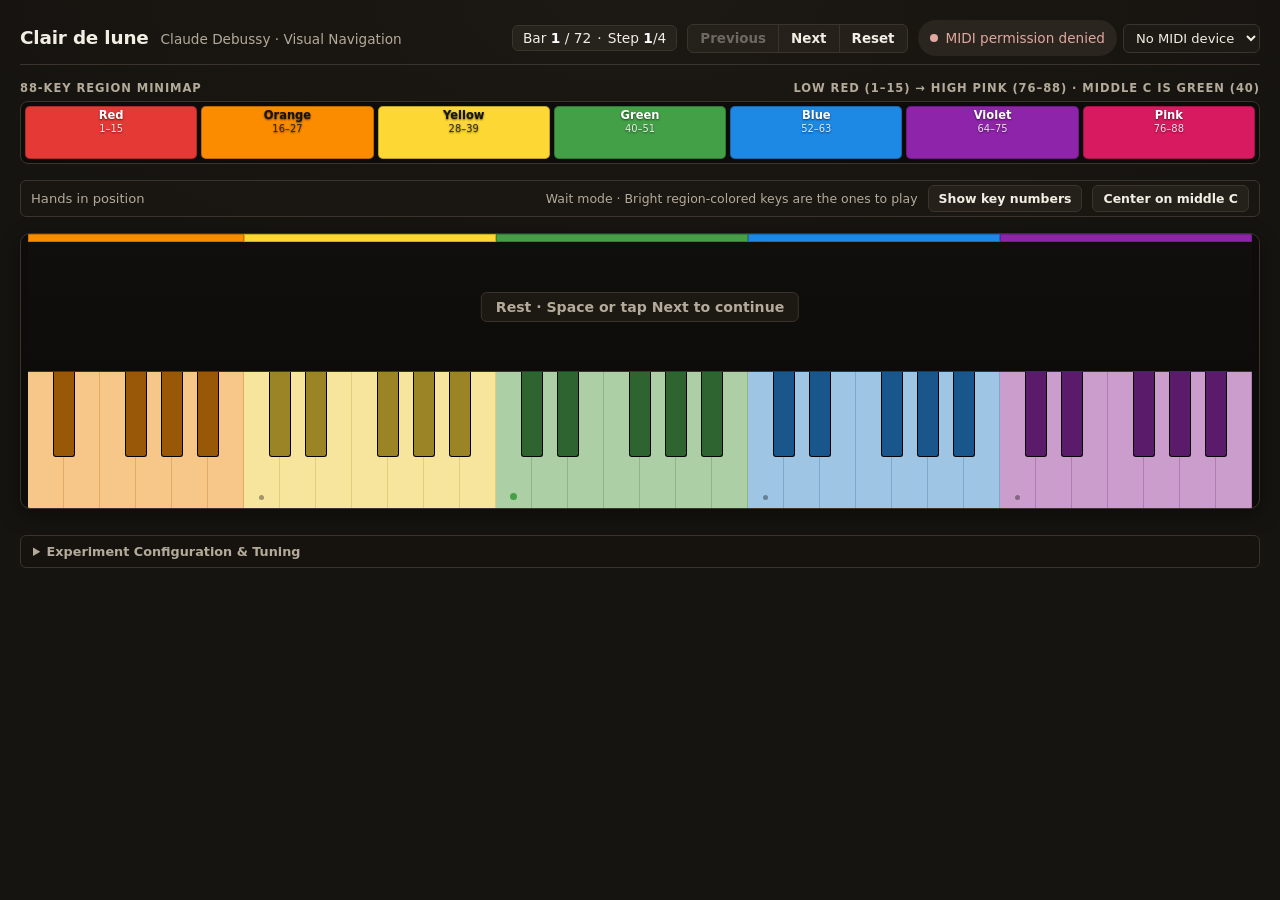
==== index.html @ bb1d832f "initalizae repo" ====
<!DOCTYPE html>
<html lang="en">
<head>
  <meta charset="utf-8">
  <meta name="viewport" content="width=device-width, initial-scale=1, viewport-fit=cover">
  <title>Clair de Lune · Visual Piano Navigation</title>
  <link rel="stylesheet" href="styles.css">
  <link rel="stylesheet" href="clair-de-lune.css">
</head>
<body class="visual-page">
  <div class="visual-wrap">
    <!-- Header with piece info, bar position, and MIDI toolbar -->
    <header class="visual-header">
      <div class="header-left">
        <h1 class="page-title">Clair de lune</h1>
        <span class="page-subtitle">Claude Debussy · Visual Navigation</span>
      </div>

      <div class="header-controls">
        <div class="bar-step-badge" aria-live="polite">
          <span>Bar <strong id="bar-num">1</strong> / 72</span>
          <span>·</span>
          <span>Step <strong id="step-num">1</strong>/<span id="step-total">4</span></span>
        </div>

        <div class="step-btn-group" role="group" aria-label="Step navigation">
          <button type="button" class="step-btn" id="btn-prev" title="Previous event (Left Arrow or P)">Previous</button>
          <button type="button" class="step-btn" id="btn-next" title="Next event (Space, Right Arrow, or N)">Next</button>
          <button type="button" class="step-btn" id="btn-reset" title="Start over at Bar 1">Reset</button>
        </div>

        <div class="midi-select-wrap">
          <span class="midi-chip" id="midi-chip">MIDI…</span>
          <select id="midi-select" class="midi-select" aria-label="MIDI input device">
            <option value="">No MIDI device</option>
          </select>
        </div>
      </div>
    </header>

    <!-- 88-Key Region Minimap (Tertiary landmark orientation) -->
    <section class="minimap-section" aria-label="Full 88-key region minimap">
      <div class="minimap-caption">
        <span>88-Key Region Minimap</span>
        <span id="region-legend">Low Red (1–15) → High Pink (76–88) · Middle C is Green (40)</span>
      </div>
      <div class="minimap-container" id="minimap" role="region" aria-label="Keyboard regions">
        <!-- Generated by clair-de-lune.js -->
      </div>
    </section>

    <!-- Movement Cues (Secondary visual indicator: distance, direction, upcoming jump) -->
    <div class="movement-row" id="movement-row" aria-live="polite">
      <div class="movement-cues" id="movement-cues">
        <!-- Visual indicators per hand injected dynamically -->
      </div>
      <div class="mode-indicator">
        <span>Wait mode · Bright region-colored keys are the ones to play</span>
        <button type="button" class="key-num-toggle" id="btn-key-numbers" aria-pressed="false" title="Show piano key numbers 1–88">
          Show key numbers
        </button>
        <button type="button" class="key-num-toggle" id="btn-center-middle-c" aria-pressed="false" title="Keep the keyboard centered on Middle C (key 40)">
          Center on middle C
        </button>
      </div>
    </div>

    <!-- Primary Local Keyboard Stage (Dominant visual interface) -->
    <main class="local-stage" aria-label="Local keyboard playing area">
      <!-- Local Piano Keyboard (focused ~32 key window, centered on current notes) -->
      <div class="local-piano-scroll" id="piano-scroll">
        <div class="local-stage-inner" id="local-stage-inner">
          <!-- Region landmark color strip along top of local keys -->
          <div class="local-landmark-strip" id="landmark-strip">
            <!-- Color segments matching displayed regions -->
          </div>

          <!-- Note Target Lane (vertically aligned directly over physical keys) -->
          <div class="note-lane" id="note-lane">
            <!-- Current and upcoming note targets injected dynamically -->
          </div>

          <div class="local-piano" id="local-piano" role="img" aria-label="Interactive piano keyboard">
            <!-- White and black keys generated dynamically -->
          </div>
        </div>
      </div>
    </main>

    <!-- Tunable Experiment Parameters (Quiet, expandable panel) -->
    <details class="experiment-panel">
      <summary>Experiment Configuration & Tuning</summary>
      <div class="experiment-grid">
        <div class="experiment-field">
          <label for="cfg-window">Local Window Keys (default 32)</label>
          <input type="number" id="cfg-window" min="16" max="60" value="32">
        </div>
        <div class="experiment-field">
          <label for="cfg-jump">Large Jump Threshold (keys, default 12)</label>
          <input type="number" id="cfg-jump" min="6" max="24" value="12">
        </div>
        <div class="experiment-field">
          <label for="cfg-horizon">Upcoming Horizon Events (default 1)</label>
          <input type="number" id="cfg-horizon" min="1" max="3" value="1">
        </div>
      </div>
    </details>
  </div>

  <script src="region-helpers.js"></script>
  <script src="clair-de-lune.js"></script>
</body>
</html>
---- styles.css ----
:root {
  --bg: #161410;
  --ink: #f3eee4;
  --muted: #b4aa9a;
  --line: #3a342c;
  --l: #d7e4f0;
  --r: #f3e0c4;
  --primary: #f3eee4;
  --primary-ink: #161410;
  --quiet: #2a251e;
  --focus: #f0c36a;
  --ok: #c6e0b8;
  --warn: #e8c48a;
  --err: #e0a8a0;
  --now: #2a261e;
  --midi: #7eb8a8;
  --pad: clamp(12px, 2.5vw, 24px);
}

* { box-sizing: border-box; }

html, body {
  margin: 0;
  height: 100%;
  max-height: 100dvh;
  overflow: hidden;
  background:
    radial-gradient(ellipse 80% 50% at 10% 0%, #1e1a14 0%, transparent 55%),
    radial-gradient(ellipse 60% 40% at 90% 100%, #1a1612 0%, transparent 50%),
    var(--bg);
  color: var(--ink);
  font-family: "SF Pro Display", "Segoe UI", system-ui, sans-serif;
  -webkit-font-smoothing: antialiased;
}

body { height: 100dvh; max-height: 100dvh; }

button { font: inherit; color: inherit; cursor: pointer; border: 0; }

button:focus-visible, summary:focus-visible {
  outline: 3px solid var(--focus);
  outline-offset: 3px;
}

.screen {
  display: none;
  height: 100dvh;
  max-height: 100dvh;
  overflow: hidden;
}
.screen.is-on { display: flex; flex-direction: column; }

.wrap {
  width: min(1100px, 100%);
  margin: 0 auto;
  padding: var(--pad);
  padding-bottom: max(var(--pad), env(safe-area-inset-bottom));
}

.app-header {
  display: flex;
  align-items: center;
  justify-content: space-between;
  gap: 12px;
  margin: 0 0 22px;
}

.app-header-play {
  margin-bottom: 12px;
}

.app-brand {
  color: var(--ink);
  font-size: 0.95rem;
  font-weight: 700;
  text-decoration: none;
}

.app-brand:focus-visible,
.app-nav a:focus-visible,
a.btn:focus-visible {
  outline: 3px solid var(--focus);
  outline-offset: 3px;
}

.app-nav {
  display: flex;
  align-items: center;
  gap: 4px;
  padding: 3px;
  border: 1px solid var(--line);
  border-radius: 8px;
  background: rgba(42, 37, 30, 0.72);
}

.app-nav a {
  min-height: 36px;
  display: inline-flex;
  align-items: center;
  justify-content: center;
  padding: 6px 11px;
  border-radius: 6px;
  color: var(--muted);
  font-size: 0.88rem;
  text-decoration: none;
}

.app-nav a[aria-current="page"] {
  background: var(--primary);
  color: var(--primary-ink);
  font-weight: 650;
}

.catalog-head {
  display: flex;
  align-items: flex-end;
  justify-content: space-between;
  gap: 16px;
  margin: 0 0 18px;
}

.catalog-head > div {
  min-width: 0;
}

.kicker {
  color: var(--muted);
  letter-spacing: 0.06em;
  text-transform: uppercase;
  font-size: 0.75rem;
  margin: 0 0 6px;
}

h1 {
  font-size: clamp(1.8rem, 4.5vw, 2.6rem);
  font-weight: 600;
  line-height: 1.15;
  margin: 0 0 10px;
}

.lede {
  color: var(--muted);
  font-size: 1.05rem;
  line-height: 1.4;
  margin: 0 0 18px;
}

.muted { color: var(--muted); }

.legend {
  margin: 0 0 24px;
  padding: 0;
  list-style: none;
  color: var(--muted);
  font-size: 0.95rem;
}

.legend li { margin: 0 0 6px; }
.legend strong { color: var(--ink); font-weight: 600; }

.section-label {
  font-size: 0.75rem;
  letter-spacing: 0.06em;
  text-transform: uppercase;
  color: var(--muted);
  font-weight: 600;
  margin: 0 0 10px;
}

.piece-list {
  display: flex;
  flex-direction: column;
  gap: 8px;
  margin: 0 0 8px;
}

.piece-card {
  display: flex;
  flex-direction: column;
  align-items: flex-start;
  gap: 4px;
  width: 100%;
  text-align: left;
  padding: 14px 16px;
  border-radius: 10px;
  background: var(--quiet);
  border: 1px solid transparent;
  transition: border-color 0.15s ease, background 0.15s ease;
}

.piece-card:hover { border-color: var(--line); }
.piece-card:focus-visible { border-color: var(--focus); }

.piece-card .ptitle {
  font-size: 1.15rem;
  font-weight: 600;
  color: var(--ink);
}

.piece-card .pmeta {
  font-size: 0.9rem;
  color: var(--muted);
}

.piece-card .presume {
  font-size: 0.8rem;
  color: var(--focus);
  margin-top: 2px;
}

.empty-state {
  display: flex;
  flex-wrap: wrap;
  align-items: center;
  justify-content: space-between;
  gap: 12px;
  padding: 14px 16px;
  border: 1px solid var(--line);
  border-radius: 8px;
  background: var(--quiet);
}

.empty-state p {
  margin: 0;
  color: var(--muted);
}

.midi-bar {
  display: flex;
  flex-wrap: wrap;
  align-items: center;
  gap: 10px;
  margin: 0 0 20px;
}

.midi-bar-compact { margin: 0; }

.midi-chip {
  display: inline-flex;
  align-items: center;
  gap: 8px;
  min-height: 36px;
  padding: 4px 12px;
  border-radius: 999px;
  background: var(--quiet);
  color: var(--muted);
  font-size: 0.85rem;
}

.midi-chip::before {
  content: "";
  width: 8px;
  height: 8px;
  border-radius: 50%;
  background: var(--muted);
  flex-shrink: 0;
}

.midi-chip.is-ok { color: var(--ok); }
.midi-chip.is-ok::before { background: var(--ok); }
.midi-chip.is-warn { color: var(--warn); }
.midi-chip.is-warn::before { background: var(--warn); }
.midi-chip.is-err { color: var(--err); }
.midi-chip.is-err::before { background: var(--err); }

.actions { display: flex; flex-wrap: wrap; gap: 10px; }

.btn {
  min-height: 48px;
  min-width: 44px;
  padding: 10px 16px;
  border-radius: 10px;
  background: var(--quiet);
}

a.btn {
  display: inline-flex;
  align-items: center;
  justify-content: center;
  text-decoration: none;
  color: inherit;
}

.btn-primary {
  background: var(--primary);
  color: var(--primary-ink);
  font-weight: 650;
  min-width: 11rem;
}

a.btn-primary { color: var(--primary-ink); }

.btn:disabled { opacity: 0.38; cursor: not-allowed; }

.play-inner {
  display: flex;
  flex-direction: column;
  flex: 1;
  min-height: 0;
  max-height: 100%;
  height: 100%;
  width: min(1100px, 100%);
  overflow: hidden;
}

.play-inner > .top {
  flex-shrink: 0;
}

.play-body {
  flex: 1 1 auto;
  min-height: 0;
  overflow-y: auto;
  overflow-x: hidden;
  -webkit-overflow-scrolling: touch;
}

.top {
  display: flex;
  justify-content: space-between;
  align-items: flex-start;
  gap: 12px;
  flex-wrap: wrap;
}

.piece-title {
  margin: 0 0 2px;
  font-size: 1.05rem;
  font-weight: 600;
}

.where { margin: 0; font-size: 0.95rem; color: var(--muted); }
.where b { color: var(--ink); font-weight: 600; }

.progress {
  color: var(--muted);
  margin: 4px 0 0;
  font-size: 0.85rem;
}

.tools {
  display: flex;
  flex-wrap: wrap;
  gap: 6px;
  align-items: center;
}

.seg {
  display: flex;
  background: var(--quiet);
  border-radius: 8px;
  padding: 3px;
}

.seg button {
  min-height: 40px;
  padding: 6px 10px;
  border-radius: 6px;
  background: transparent;
  color: var(--muted);
  font-size: 0.9rem;
}

.seg button[aria-pressed="true"] {
  background: var(--bg);
  color: var(--ink);
}

.hint {
  color: var(--muted);
  margin: 10px 0 12px;
  font-size: 0.92rem;
}

/* Number score */
.score {
  display: flex;
  flex-wrap: wrap;
  align-items: stretch;
  gap: 0;
  row-gap: 18px;
  overflow-x: auto;
  padding: 4px 0 8px;
}

.score.is-bar {
  justify-content: flex-start;
  row-gap: 0;
}

.score.is-bar .chord {
  font-size: clamp(1.35rem, 3.8vw, 2.1rem);
  line-height: 1.15;
}

.score.is-bar .staff-label { font-size: 0.75rem; }

.measure {
  display: flex;
  align-items: stretch;
  position: relative;
  border-radius: 6px;
}

.measure.is-now {
  background: var(--now);
  outline: 1px solid var(--line);
}

.measure-body {
  display: grid;
  grid-template-columns: auto repeat(var(--event-count, 1), minmax(1.4em, max-content));
  grid-template-rows: minmax(2.2em, auto) auto minmax(2.2em, auto);
  column-gap: 7px;
  row-gap: 2px;
  padding: 6px 4px 8px;
}

.staff,
.cols {
  display: contents;
}

.staff-r .staff-label,
.staff-r .col {
  grid-row: 1;
}

.staff-l .staff-label,
.staff-l .col {
  grid-row: 3;
}

.staff-r .col { align-self: end; }
.staff-l .col { align-self: start; }

.staff-gap {
  grid-row: 2;
  grid-column: 1 / -1;
  height: 8px;
  border-top: 1px solid var(--line);
  margin: 2px 0;
  opacity: 0.55;
}

.staff-label {
  flex: 0 0 auto;
  width: 1.1rem;
  font-size: 0.65rem;
  letter-spacing: 0.06em;
  text-transform: uppercase;
  font-weight: 650;
  align-self: center;
  opacity: 0.85;
}

.staff-r .staff-label { color: var(--r); }
.staff-l .staff-label { color: var(--l); }

.col {
  display: flex;
  flex-direction: column;
  align-items: center;
  min-width: 1.4em;
  position: relative;
}

.chord {
  display: flex;
  flex-direction: column;
  align-items: center;
  font-variant-numeric: tabular-nums;
  font-size: clamp(0.95rem, 2.2vw, 1.25rem);
  line-height: 1.12;
  font-weight: 560;
  gap: 1px;
}

.staff-r .chord { color: var(--r); }
.staff-l .chord { color: var(--l); }
.staff-one .chord { color: var(--ink); }
.staff-one .staff-label,
.staff-one .col {
  grid-row: 1;
  align-self: center;
}
.score.is-one .measure-body { grid-template-rows: minmax(2.6em, auto); }

.chord .n {
  display: flex;
  align-items: baseline;
  justify-content: center;
  gap: 0.28em;
  white-space: nowrap;
}

.chord .letter {
  font-size: 0.62em;
  font-weight: 500;
  opacity: 0.72;
  letter-spacing: 0;
}

.chord .hold {
  font-size: 0.55em;
  opacity: 0.7;
  letter-spacing: -0.05em;
  line-height: 1;
  margin-top: 1px;
}

.col.empty .chord { opacity: 0; min-height: 1.1em; min-width: 1.2em; }

.col.rest .chord {
  color: var(--muted);
  opacity: 0.7;
  font-size: 0.85em;
  font-weight: 500;
}

.rep {
  position: absolute;
  top: -0.85em;
  font-size: 0.55em;
  color: var(--ink);
  background: var(--quiet);
  border-radius: 999px;
  padding: 1px 5px;
  white-space: nowrap;
}

.barline-wrap {
  display: flex;
  flex-direction: column;
  align-items: center;
  justify-content: stretch;
  padding: 0 3px;
  align-self: stretch;
}

.bar-num {
  font-size: 0.65rem;
  color: var(--muted);
  line-height: 1;
  margin-bottom: 2px;
  font-variant-numeric: tabular-nums;
}

.barline {
  flex: 1;
  width: 1px;
  background: var(--ink);
  opacity: 0.45;
  min-height: 100%;
}

.done {
  margin: 8px 0 0;
  padding: 10px 12px;
  border-radius: 10px;
  background: #24301f;
  color: var(--ok);
  font-size: 0.92rem;
}

.nav {
  display: flex;
  gap: 10px;
  justify-content: space-between;
  align-items: center;
  flex-shrink: 0;
  margin-top: 10px;
  padding: 10px 0 0;
  border-top: 1px solid var(--line);
  background: var(--bg);
}

.nav .btn-primary { min-width: 9.5rem; font-size: 1.05rem; }
.kbd { color: var(--muted); font-size: 0.8rem; }

.col.is-playing {
  border-radius: 6px;
  outline: 2px solid var(--midi);
  background: rgba(126, 184, 168, 0.16);
}
.measure.is-hearing:not(.is-now) {
  outline: 1px solid #5e8f82;
}
#hear { min-width: 9.5rem; }

details.more { color: var(--muted); margin-top: 4px; }
details.more summary {
  cursor: pointer;
  min-height: 40px;
  display: inline-flex;
  align-items: center;
  font-size: 0.9rem;
}

.jump { display: flex; flex-wrap: wrap; gap: 6px; margin-top: 8px; }
.jump button {
  min-height: 40px;
  padding: 6px 10px;
  border-radius: 8px;
  background: var(--quiet);
  color: var(--ink);
  font-size: 0.85rem;
}

.howto { margin-top: 10px; }

/* 88-key map */
.keymap-block { margin-top: 22px; max-width: none; }
.home .keymap-block { width: min(100%, 72rem); max-width: 100%; }

.keymap-block summary {
  cursor: pointer;
  min-height: 40px;
  display: inline-flex;
  align-items: center;
  color: var(--muted);
  font-size: 0.95rem;
}

.keymap-note {
  color: var(--muted);
  font-size: 0.85rem;
  margin: 8px 0 10px;
  line-height: 1.35;
}

.keymap-scroll {
  overflow-x: auto;
  padding-bottom: 8px;
  -webkit-overflow-scrolling: touch;
}

.piano {
  position: relative;
  display: flex;
  height: 118px;
  width: max-content;
  min-width: 100%;
  border: 1px solid var(--line);
  border-radius: 8px;
  background: #0e0c0a;
  user-select: none;
}

.pk {
  position: relative;
  flex: 0 0 auto;
  display: flex;
  flex-direction: column;
  align-items: center;
  justify-content: flex-end;
  box-sizing: border-box;
  font-variant-numeric: tabular-nums;
}

.pk-w {
  width: 22px;
  height: 100%;
  background: #efe8dc;
  color: #2a241c;
  border-right: 1px solid #cfc4b4;
  padding-bottom: 4px;
  z-index: 1;
}

.pk-w:last-child { border-right: 0; }
.pk-w .pk-n { font-size: 0.55rem; font-weight: 650; line-height: 1; }
.pk-w .pk-l { font-size: 0.48rem; opacity: 0.7; margin-top: 2px; line-height: 1; }

.pk-b {
  position: absolute;
  top: 0;
  width: 14px;
  height: 62%;
  background: #1a1713;
  color: #e8e0d4;
  border: 1px solid #000;
  border-top: 0;
  border-radius: 0 0 3px 3px;
  z-index: 2;
  padding-bottom: 3px;
  justify-content: flex-end;
}

.pk-b .pk-n { font-size: 0.48rem; font-weight: 650; line-height: 1; }
.pk-b .pk-l { font-size: 0.42rem; opacity: 0.75; margin-top: 1px; line-height: 1; }

.pk.is-anchor.pk-w { background: #f0c36a; }
.pk.is-anchor.pk-b { outline: 1px solid var(--focus); }

.pk.is-pressed.pk-w {
  background: var(--midi);
  color: #0e1a16;
}

.pk.is-pressed.pk-b {
  background: #3d8f7a;
  color: #f0faf6;
  outline: 1px solid var(--midi);
}

.pk.is-anchor.is-pressed.pk-w { background: #9fd4c4; }

.keymap-anchors {
  display: flex;
  flex-wrap: wrap;
  gap: 8px 14px;
  margin-top: 8px;
  color: var(--muted);
  font-size: 0.8rem;
}

.keymap-anchors strong { color: var(--ink); font-weight: 650; }

@media (max-width: 640px) {
  .chord { font-size: clamp(0.85rem, 3.8vw, 1.05rem); }
  .score.is-bar .chord { font-size: clamp(1.1rem, 5vw, 1.6rem); }
  .measure-body { column-gap: 5px; }
  .nav { flex-wrap: wrap; }
  .nav .btn-primary { width: 100%; }
  .kbd { width: 100%; text-align: center; order: 3; }
}

@media (prefers-reduced-motion: reduce) {
  * { scroll-behavior: auto !important; }
  .piece-card { transition: none; }
}

/* Score catalog */
html.catalog-page,
body.catalog-page {
  height: auto;
  max-height: none;
  overflow: auto;
}

.skip-link {
  position: absolute;
  left: 12px;
  top: -40px;
  z-index: 10;
  padding: 8px 12px;
  border-radius: 8px;
  background: var(--primary);
  color: var(--primary-ink);
}

.skip-link:focus {
  top: 12px;
}

.catalog-screen {
  display: block;
  height: auto;
  max-height: none;
  overflow: visible;
}

.catalog-wrap {
  max-width: 44rem;
  padding-bottom: 4rem;
}

.catalog-empty a {
  color: var(--ink);
}

.catalog-filters {
  position: sticky;
  top: 0;
  z-index: 2;
  display: grid;
  gap: 12px;
  margin: 0 0 18px;
  padding: 10px 0 12px;
  background:
    linear-gradient(var(--bg) 80%, transparent);
}

@media (min-width: 640px) {
  .catalog-filters {
    grid-template-columns: 1fr 1fr;
    align-items: end;
  }

  .catalog-status,
  .catalog-clear {
    grid-column: 1 / -1;
  }
}

.catalog-field {
  display: flex;
  flex-direction: column;
  gap: 6px;
}

.catalog-field label {
  font-size: 0.8rem;
  font-weight: 650;
  letter-spacing: 0.04em;
  text-transform: uppercase;
  color: var(--muted);
}

.catalog-field input,
.catalog-field select {
  font: inherit;
  color: var(--ink);
  background: var(--quiet);
  border: 1px solid var(--line);
  border-radius: 10px;
  min-height: 48px;
  padding: 10px 14px;
}

.catalog-field input:focus-visible,
.catalog-field select:focus-visible {
  outline: 3px solid var(--focus);
  outline-offset: 3px;
}

.catalog-status {
  margin: 2px 0 0;
  font-size: 0.9rem;
}

.catalog-clear {
  justify-self: start;
}

.catalog-results h2 {
  font-size: 1.15rem;
  font-weight: 650;
  margin: 22px 0 10px;
}

.catalog-results .section-label {
  margin-top: 0;
}

.catalog-composer + .catalog-composer {
  margin-top: 28px;
  padding-top: 8px;
  border-top: 1px solid var(--line);
}

.catalog-work {
  margin: 0 0 16px;
  padding: 12px 14px;
  border-radius: 10px;
  background: var(--quiet);
}

.catalog-work h3 {
  margin: 0 0 8px;
  font-size: 1rem;
  font-weight: 650;
}

.catalog-movements {
  list-style: none;
  margin: 0;
  padding: 0;
  display: flex;
  flex-direction: column;
  gap: 8px;
}

.catalog-movements li {
  display: flex;
  align-items: flex-start;
  justify-content: space-between;
  gap: 12px;
}

.catalog-move {
  min-width: 0;
}

.catalog-move-title {
  margin: 0;
  font-size: 0.95rem;
}

.catalog-path {
  margin: 3px 0 0;
  font-size: 0.78rem;
  word-break: break-all;
}

.catalog-movements .btn {
  flex-shrink: 0;
  min-height: 44px;
  min-width: 0;
  padding: 8px 12px;
  font-size: 0.85rem;
}

.catalog-work > .catalog-path {
  margin: -4px 0 8px;
}

.catalog-empty {
  padding: 18px 16px;
  border-radius: 10px;
  background: var(--quiet);
}

.catalog-empty p {
  margin: 0 0 12px;
}

.catalog-empty .btn-primary {
  min-width: 0;
}

@media (max-width: 640px) {
  .app-header,
  .catalog-head {
    align-items: stretch;
    flex-direction: column;
  }

  .app-nav {
    align-self: flex-start;
  }

  .catalog-head .btn,
  .empty-state .btn {
    width: 100%;
  }

  .catalog-movements li {
    flex-direction: column;
    align-items: stretch;
  }

  .catalog-movements .btn {
    width: 100%;
  }
}
---- clair-de-lune.css ----
/* Clair de Lune Visual Navigation - Experiment V1 Styles */

:root {
  --reg-red: #E53935;
  --reg-orange: #FB8C00;
  --reg-yellow: #FDD835;
  --reg-green: #43A047;
  --reg-blue: #1E88E5;
  --reg-violet: #8E24AA;
  --reg-pink: #D81B60;

  --hand-lh-border: #a8c4f0;
  --hand-lh-bg: rgba(60, 90, 130, 0.45);
  --hand-rh-border: #f0d0a0;
  --hand-rh-bg: rgba(140, 100, 50, 0.45);

  --satisfied-color: #81c784;
  --wrong-color: #e57373;
}

body.visual-page {
  display: flex;
  flex-direction: column;
  min-height: 100dvh;
  max-height: none;
  overflow-y: auto;
  overflow-x: hidden;
  background:
    radial-gradient(ellipse 90% 60% at 50% 0%, #1c1813 0%, transparent 60%),
    var(--bg);
  color: var(--ink);
  font-family: "SF Pro Display", "Segoe UI", -apple-system, system-ui, sans-serif;
  user-select: none;
  -webkit-user-select: none;
}

.visual-wrap {
  width: 100%;
  margin: 0 auto;
  padding: clamp(12px, 2vw, 20px);
  display: flex;
  flex-direction: column;
  gap: 16px;
}

/* Header & Minimal Controls */
.visual-header {
  display: flex;
  align-items: center;
  justify-content: space-between;
  gap: 12px;
  flex-wrap: wrap;
  padding-bottom: 8px;
  border-bottom: 1px solid var(--line);
}

.header-left {
  display: flex;
  align-items: baseline;
  gap: 12px;
  flex-wrap: wrap;
}

.back-link {
  color: var(--muted);
  text-decoration: none;
  font-size: 0.88rem;
  font-weight: 500;
  display: inline-flex;
  align-items: center;
  gap: 4px;
}

.back-link:hover {
  color: var(--ink);
}

.page-title {
  margin: 0;
  font-size: 1.15rem;
  font-weight: 700;
  color: var(--ink);
  letter-spacing: -0.01em;
}

.page-subtitle {
  color: var(--muted);
  font-size: 0.85rem;
}

.header-controls {
  display: flex;
  align-items: center;
  gap: 10px;
  flex-wrap: wrap;
}

.bar-step-badge {
  display: inline-flex;
  align-items: center;
  gap: 6px;
  background: rgba(42, 37, 30, 0.8);
  border: 1px solid var(--line);
  border-radius: 6px;
  padding: 4px 10px;
  font-size: 0.86rem;
  font-variant-numeric: tabular-nums;
  color: var(--ink);
}

.bar-step-badge strong {
  color: #fff;
}

.step-btn-group {
  display: inline-flex;
  align-items: center;
  border: 1px solid var(--line);
  border-radius: 6px;
  overflow: hidden;
  background: rgba(42, 37, 30, 0.7);
}

.step-btn {
  background: transparent;
  color: var(--ink);
  border: 0;
  padding: 6px 12px;
  font-size: 0.84rem;
  font-weight: 600;
  cursor: pointer;
  transition: background 0.15s ease;
}

.step-btn:hover:not(:disabled) {
  background: rgba(255, 255, 255, 0.1);
}

.step-btn:disabled {
  opacity: 0.35;
  cursor: default;
}

.step-btn + .step-btn {
  border-left: 1px solid var(--line);
}

.midi-select-wrap {
  display: inline-flex;
  align-items: center;
  gap: 6px;
}

.midi-select {
  background: rgba(30, 26, 20, 0.9);
  color: var(--ink);
  border: 1px solid var(--line);
  border-radius: 6px;
  padding: 5px 8px;
  font-size: 0.82rem;
  font-family: inherit;
  outline: none;
  cursor: pointer;
  max-width: 170px;
}

.midi-select:focus-visible {
  border-color: var(--focus);
}

/* 88-Key Region Minimap */
.minimap-section {
  display: flex;
  flex-direction: column;
  gap: 6px;
}

.minimap-caption {
  font-size: 0.72rem;
  text-transform: uppercase;
  letter-spacing: 0.08em;
  color: var(--muted);
  font-weight: 650;
  display: flex;
  justify-content: space-between;
}

.minimap-container {
  display: grid;
  grid-template-columns: repeat(7, 1fr);
  gap: 4px;
  background: #0d0c0a;
  padding: 4px;
  border: 1px solid var(--line);
  border-radius: 8px;
}

.minimap-cell {
  position: relative;
  display: flex;
  flex-direction: column;
  align-items: center;
  justify-content: center;
  min-height: 48px;
  border-radius: 5px;
  background: var(--cell-color, #333);
  color: var(--cell-ink, #fff);
  padding: 4px 2px;
  box-shadow: inset 0 0 0 1px rgba(0, 0, 0, 0.25);
  transition: transform 0.15s ease, box-shadow 0.15s ease;
}

.minimap-cell-name {
  font-size: 0.72rem;
  font-weight: 700;
  line-height: 1;
  text-shadow: 0 1px 2px rgba(0, 0, 0, 0.6);
}

.minimap-cell-keys {
  font-size: 0.62rem;
  opacity: 0.85;
  margin-top: 2px;
  line-height: 1;
  font-variant-numeric: tabular-nums;
  text-shadow: 0 1px 2px rgba(0, 0, 0, 0.6);
}

.minimap-badges {
  display: flex;
  align-items: center;
  gap: 3px;
  margin-top: 4px;
  min-height: 18px;
}

/* Hand Badges on Minimap */
.hand-badge {
  display: inline-flex;
  align-items: center;
  justify-content: center;
  font-weight: 800;
  font-size: 0.68rem;
  line-height: 1;
  text-shadow: none;
}

.hand-badge-lh {
  width: 17px;
  height: 17px;
  border-radius: 4px;
  background: #111e30;
  color: #e2edff;
  border: 2px dashed #9bc0f5;
  box-shadow: 0 1px 3px rgba(0, 0, 0, 0.5);
}

.hand-badge-rh {
  width: 17px;
  height: 17px;
  border-radius: 50%;
  background: #302211;
  color: #fff2d9;
  border: 2px solid #f5cf9b;
  box-shadow: 0 1px 3px rgba(0, 0, 0, 0.5);
}

/* Upcoming Destination Region on Minimap */
.minimap-cell.is-target {
  box-shadow: 0 0 0 2px #ffffff, 0 0 14px rgba(255, 255, 255, 0.65);
  transform: translateY(-2px);
  z-index: 2;
}

.minimap-target-cue {
  position: absolute;
  top: -7px;
  right: -4px;
  background: #ffffff;
  color: #111;
  font-size: 0.58rem;
  font-weight: 800;
  padding: 1px 4px;
  border-radius: 8px;
  line-height: 1;
  box-shadow: 0 1px 3px rgba(0,0,0,0.5);
}

/* Movement Cues Bar */
.movement-row {
  display: flex;
  align-items: center;
  gap: 12px;
  min-height: 32px;
  padding: 4px 10px;
  background: rgba(30, 26, 20, 0.4);
  border: 1px solid var(--line);
  border-radius: 6px;
  font-size: 0.82rem;
  color: var(--muted);
  justify-content: space-between;
}

.movement-cues {
  display: flex;
  align-items: center;
  gap: 14px;
  flex-wrap: wrap;
}

.cue-item {
  display: inline-flex;
  align-items: center;
  gap: 6px;
  font-weight: 600;
  color: var(--ink);
}

.cue-arrow {
  font-size: 0.95rem;
  font-weight: 800;
  color: #fff;
}

.cue-jump-tag {
  background: #e53935;
  color: #ffffff;
  font-size: 0.65rem;
  font-weight: 800;
  padding: 1px 6px;
  border-radius: 4px;
  text-transform: uppercase;
  letter-spacing: 0.05em;
  line-height: 1.3;
}

.cue-move-tag {
  background: rgba(255, 255, 255, 0.15);
  color: var(--ink);
  font-size: 0.68rem;
  font-weight: 700;
  padding: 1px 6px;
  border-radius: 4px;
}

.mode-indicator {
  display: inline-flex;
  align-items: center;
  gap: 10px;
  flex-wrap: wrap;
  font-size: 0.78rem;
  color: var(--muted);
}

.key-num-toggle {
  background: rgba(42, 37, 30, 0.7);
  color: var(--ink);
  border: 1px solid var(--line);
  border-radius: 6px;
  padding: 5px 10px;
  font-size: 0.78rem;
  font-weight: 650;
  cursor: pointer;
}

.key-num-toggle:hover {
  background: rgba(255, 255, 255, 0.1);
}

.key-num-toggle:focus-visible {
  outline: 2px solid var(--focus);
  outline-offset: 2px;
}

.key-num-toggle[aria-pressed="true"] {
  background: rgba(240, 195, 106, 0.18);
  border-color: var(--focus);
  color: #fff;
}

/* Primary Playing Area: Local Keyboard Stage */
.local-stage {
  position: relative;
  display: flex;
  flex-direction: column;
  background: #0d0c0a;
  border: 1px solid var(--line);
  border-radius: 10px;
  overflow: hidden;
  box-shadow: 0 6px 20px rgba(0, 0, 0, 0.4);
}

/* Local Piano Keyboard */
.local-piano-scroll {
  position: relative;
  width: 100%;
  overflow-x: auto;
  overflow-y: hidden;
  -webkit-overflow-scrolling: touch;
}

.local-stage-inner {
  display: flex;
  flex-direction: column;
  margin: 0 auto;
  width: max-content;
}

/* Landmark color strip above local keyboard */
.local-landmark-strip {
  position: relative;
  height: 8px;
  width: 100%;
  background: #181512;
}

.landmark-segment {
  height: 100%;
  flex-shrink: 0;
  background: var(--seg-color);
  box-shadow: inset 0 0 0 1px rgba(0, 0, 0, 0.2);
}

/* Note Target Lane */
.note-lane {
  position: relative;
  height: 130px;
  width: 100%;
  background: linear-gradient(180deg, rgba(22, 19, 15, 0.4) 0%, rgba(13, 12, 10, 0.9) 100%);
  border-bottom: 1px solid var(--line);
  overflow: hidden;
}

.note-target {
  position: absolute;
  display: flex;
  flex-direction: column;
  align-items: center;
  justify-content: center;
  transform: translateX(-50%);
  transition: bottom 0.2s cubic-bezier(0.2, 0.8, 0.3, 1), opacity 0.2s ease, transform 0.15s ease;
}

/* Hand styling on note targets */
.note-target.is-lh {
  width: 32px;
  height: 32px;
  border-radius: 8px;
  background: var(--hand-lh-bg);
  border: 2.5px dashed var(--hand-lh-border);
  color: #fff;
  font-size: 0.78rem;
  font-weight: 800;
}

.note-target.is-rh {
  width: 32px;
  height: 32px;
  border-radius: 50%;
  background: var(--hand-rh-bg);
  border: 2.5px solid var(--hand-rh-border);
  color: #fff;
  font-size: 0.78rem;
  font-weight: 800;
}

/* Target states */
.note-target.is-current {
  bottom: 12px;
  opacity: 1;
  box-shadow: 0 0 12px rgba(255, 255, 255, 0.3);
  z-index: 5;
}

.note-target.is-upcoming {
  bottom: 74px;
  opacity: 0.38;
  filter: grayscale(20%);
  transform: translateX(-50%) scale(0.86);
  z-index: 3;
}

.note-target.is-satisfied {
  border-color: var(--satisfied-color) !important;
  background: rgba(129, 199, 132, 0.6) !important;
  color: #ffffff;
  box-shadow: 0 0 10px rgba(129, 199, 132, 0.7);
  transform: translateX(-50%) scale(1.06);
}

.note-target.is-satisfied::after {
  content: "✓";
  position: absolute;
  font-size: 0.85rem;
  font-weight: 900;
  color: #fff;
}

.note-target.is-satisfied span {
  display: none;
}

/* Ghost landing target indicator for upcoming jumps */
.note-ghost-line {
  position: absolute;
  pointer-events: none;
  border-left: 2px dashed rgba(255, 255, 255, 0.25);
  z-index: 2;
}

/* Local Piano Keyboard */
.local-piano {
  position: relative;
  display: flex;
  height: 136px;
  width: max-content;
  user-select: none;
  background: #080706;
}

/* White & Black keys */
.lpk {
  position: relative;
  flex: 0 0 auto;
  box-sizing: border-box;
  display: flex;
  flex-direction: column;
  align-items: center;
  justify-content: flex-end;
  cursor: pointer;
  font-variant-numeric: tabular-nums;
  transition: background 0.08s ease;
}

.lpk-w {
  width: 36px;
  height: 100%;
  background: color-mix(in srgb, var(--reg-color, #eee8dc) 40%, #f3eee4);
  color: #2a241c;
  border-right: 1px solid color-mix(in srgb, var(--reg-color, #cfc4b4) 45%, #cfc4b4);
  padding-bottom: 6px;
  z-index: 1;
  overflow: hidden;
}

.lpk-w:last-child {
  border-right: 0;
}

.lpk-b {
  position: absolute;
  top: 0;
  width: 22px;
  height: 62%;
  background: color-mix(in srgb, var(--reg-color, #191612) 58%, #111);
  color: #e8e0d4;
  border: 1px solid #000;
  border-top: 0;
  border-radius: 0 0 3px 3px;
  z-index: 2;
  padding-bottom: 4px;
}

/* Subtle C landmark dots to easily orient around 2-black / 3-black groups */
.lpk-w.is-c::before {
  content: "";
  position: absolute;
  bottom: 8px;
  width: 5px;
  height: 5px;
  border-radius: 50%;
  background: rgba(0, 0, 0, 0.35);
}

.lpk-w.is-middle-c::before {
  background: var(--reg-green);
  width: 7px;
  height: 7px;
}

.lpk-num {
  display: none;
  font-size: 0.62rem;
  font-weight: 700;
  line-height: 1;
  pointer-events: none;
  font-variant-numeric: tabular-nums;
}

.lpk-b .lpk-num {
  font-size: 0.54rem;
}

body.show-key-numbers .lpk-num {
  display: block;
}

body.show-key-numbers .lpk-w.is-c::before {
  display: none;
}

.lpk.is-expected.is-c::before {
  background: rgba(255, 255, 255, 0.95);
}

/* Key press states (MIDI and click) */
.lpk.is-pressed.lpk-w {
  background: #b8ded6 !important;
  color: #0b1a16;
}

.lpk.is-pressed.lpk-b {
  background: #3a8c78 !important;
  color: #f0faf6;
}

/* Key expected state: fill with the region color so white and black keys share one signal */
.lpk.is-expected {
  background: var(--reg-color) !important;
  color: var(--reg-ink, #fff);
}

.lpk.is-expected.lpk-w {
  box-shadow: inset 0 0 0 3px rgba(255, 255, 255, 0.95);
}

.lpk.is-expected.lpk-b {
  z-index: 3;
  box-shadow:
    inset 0 10px 0 0 rgba(0, 0, 0, 0.28),
    inset 0 0 0 2px rgba(255, 255, 255, 0.9),
    0 0 0 2px var(--reg-color);
}

/* Key soft wrong feedback (non-punitive) */
.lpk.is-wrong.lpk-w {
  background: #f8d7da !important;
}

.lpk.is-wrong.lpk-b {
  background: #842029 !important;
}

/* Rest indicator */
.rest-banner {
  position: absolute;
  top: 50%;
  left: 50%;
  transform: translate(-50%, -50%);
  display: flex;
  align-items: center;
  gap: 8px;
  background: rgba(30, 26, 20, 0.88);
  border: 1px solid var(--line);
  padding: 6px 14px;
  border-radius: 6px;
  color: var(--muted);
  font-size: 0.88rem;
  font-weight: 600;
}

/* Tunable Experiment Panel */
.experiment-panel {
  margin-top: 10px;
  border: 1px solid var(--line);
  border-radius: 6px;
  background: rgba(22, 19, 15, 0.5);
  padding: 8px 12px;
  font-size: 0.8rem;
}

.experiment-panel summary {
  color: var(--muted);
  cursor: pointer;
  font-weight: 600;
}

.experiment-panel summary:hover {
  color: var(--ink);
}

.experiment-grid {
  display: grid;
  grid-template-columns: repeat(auto-fit, minmax(200px, 1fr));
  gap: 12px;
  margin-top: 10px;
  padding-top: 8px;
  border-top: 1px solid var(--line);
}

.experiment-field {
  display: flex;
  flex-direction: column;
  gap: 4px;
}

.experiment-field label {
  color: var(--muted);
  font-size: 0.75rem;
}

.experiment-field input {
  background: #111;
  border: 1px solid var(--line);
  color: var(--ink);
  padding: 4px 6px;
  border-radius: 4px;
  font-size: 0.8rem;
  font-family: inherit;
}

/* Reduced motion preference */
@media (prefers-reduced-motion: reduce) {
  .minimap-cell,
  .note-target,
  .lpk {
    transition: none !important;
  }
  .minimap-cell.is-target {
    transform: none !important;
  }
}

/* Mobile & Narrow viewports */
@media (max-width: 640px) {
  .visual-wrap {
    padding: 10px;
    gap: 12px;
  }
  .visual-header {
    flex-direction: column;
    align-items: stretch;
  }
  .header-controls {
    justify-content: space-between;
  }
  .lpk-w {
    width: 32px;
  }
  .lpk-b {
    width: 20px;
  }
  .lpk-num {
    font-size: 0.55rem;
  }
  .lpk-b .lpk-num {
    font-size: 0.48rem;
  }
  .minimap-cell {
    min-height: 42px;
  }
}
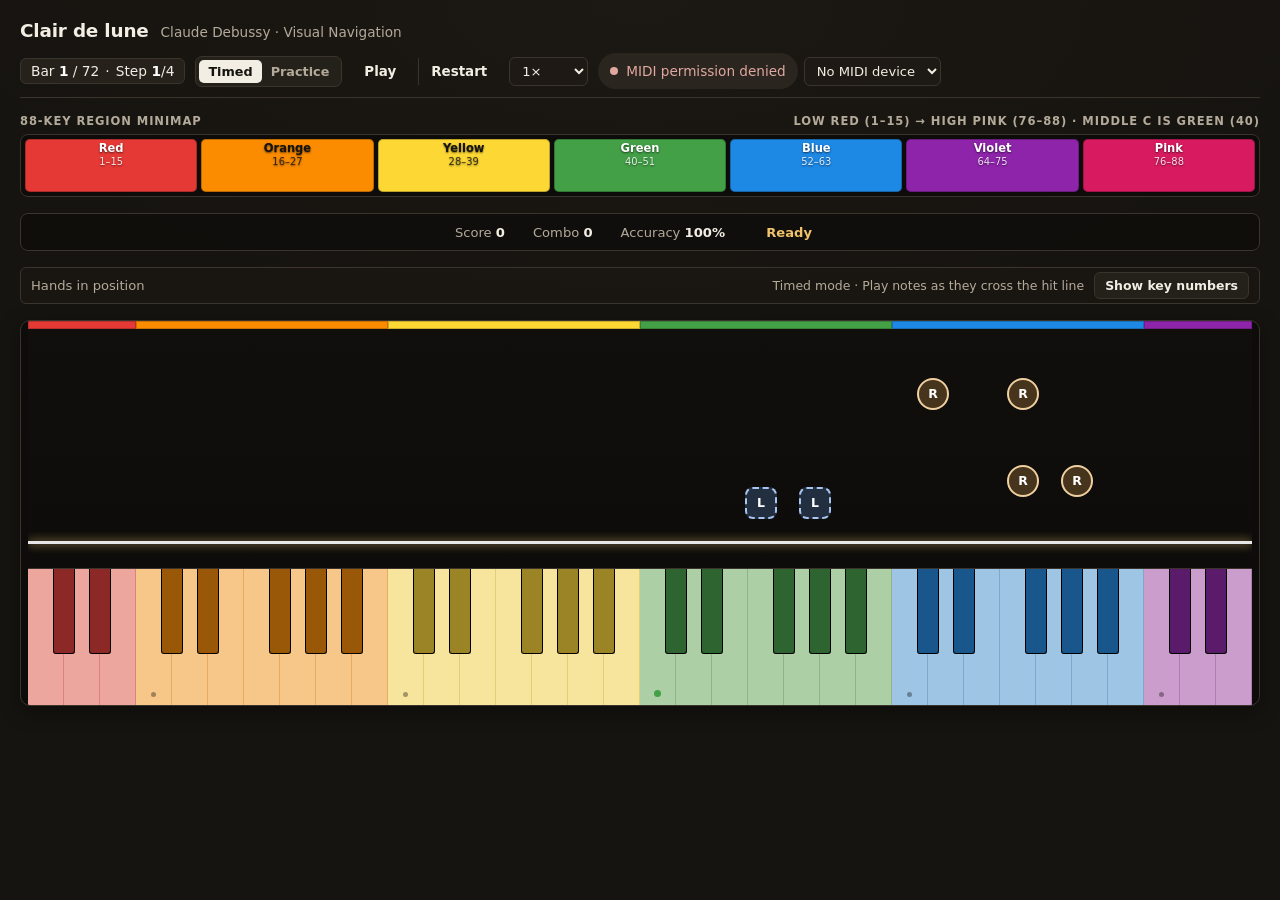
==== commit 0233a621: "adding guiatr hero functionality and removing old unneeded logic" ====
--- a/index.html
+++ b/index.html
@@ -4,7 +4,6 @@
   <meta charset="utf-8">
   <meta name="viewport" content="width=device-width, initial-scale=1, viewport-fit=cover">
   <title>Clair de Lune · Visual Piano Navigation</title>
-  <link rel="stylesheet" href="styles.css">
   <link rel="stylesheet" href="clair-de-lune.css">
 </head>
 <body class="visual-page">
@@ -23,11 +22,24 @@
           <span>Step <strong id="step-num">1</strong>/<span id="step-total">4</span></span>
         </div>
 
-        <div class="step-btn-group" role="group" aria-label="Step navigation">
+        <div class="mode-switch" role="group" aria-label="Play mode">
+          <button type="button" class="mode-btn is-active" id="btn-timed" aria-pressed="true">Timed</button>
+          <button type="button" class="mode-btn" id="btn-practice" aria-pressed="false">Practice</button>
+        </div>
+
+        <div class="step-btn-group practice-controls" role="group" aria-label="Step navigation">
           <button type="button" class="step-btn" id="btn-prev" title="Previous event (Left Arrow or P)">Previous</button>
           <button type="button" class="step-btn" id="btn-next" title="Next event (Space, Right Arrow, or N)">Next</button>
-          <button type="button" class="step-btn" id="btn-reset" title="Start over at Bar 1">Reset</button>
         </div>
+
+        <button type="button" class="step-btn transport-btn" id="btn-play">Play</button>
+        <button type="button" class="step-btn transport-btn" id="btn-reset" title="Start over at Bar 1">Restart</button>
+        <select id="speed-select" class="midi-select speed-select" aria-label="Playback speed">
+          <option value="0.5">0.5×</option>
+          <option value="0.75">0.75×</option>
+          <option value="1" selected>1×</option>
+          <option value="1.25">1.25×</option>
+        </select>
 
         <div class="midi-select-wrap">
           <span class="midi-chip" id="midi-chip">MIDI…</span>
@@ -49,18 +61,22 @@
       </div>
     </section>
 
+    <section class="game-hud" aria-label="Performance">
+      <span>Score <strong id="score-value">0</strong></span>
+      <span>Combo <strong id="combo-value">0</strong></span>
+      <span>Accuracy <strong id="accuracy-value">100%</strong></span>
+      <strong class="judgment-flash" id="judgment-value" aria-live="polite">Ready</strong>
+    </section>
+
     <!-- Movement Cues (Secondary visual indicator: distance, direction, upcoming jump) -->
     <div class="movement-row" id="movement-row" aria-live="polite">
       <div class="movement-cues" id="movement-cues">
         <!-- Visual indicators per hand injected dynamically -->
       </div>
       <div class="mode-indicator">
-        <span>Wait mode · Bright region-colored keys are the ones to play</span>
+        <span id="mode-copy">Timed mode · Play notes as they cross the hit line</span>
         <button type="button" class="key-num-toggle" id="btn-key-numbers" aria-pressed="false" title="Show piano key numbers 1–88">
           Show key numbers
-        </button>
-        <button type="button" class="key-num-toggle" id="btn-center-middle-c" aria-pressed="false" title="Keep the keyboard centered on Middle C (key 40)">
-          Center on middle C
         </button>
       </div>
     </div>
@@ -75,9 +91,9 @@
             <!-- Color segments matching displayed regions -->
           </div>
 
-          <!-- Note Target Lane (vertically aligned directly over physical keys) -->
+          <!-- Note highway (vertically aligned directly over physical keys) -->
           <div class="note-lane" id="note-lane">
-            <!-- Current and upcoming note targets injected dynamically -->
+            <div class="hit-line" aria-hidden="true"></div>
           </div>
 
           <div class="local-piano" id="local-piano" role="img" aria-label="Interactive piano keyboard">
@@ -87,27 +103,11 @@
       </div>
     </main>
 
-    <!-- Tunable Experiment Parameters (Quiet, expandable panel) -->
-    <details class="experiment-panel">
-      <summary>Experiment Configuration & Tuning</summary>
-      <div class="experiment-grid">
-        <div class="experiment-field">
-          <label for="cfg-window">Local Window Keys (default 32)</label>
-          <input type="number" id="cfg-window" min="16" max="60" value="32">
-        </div>
-        <div class="experiment-field">
-          <label for="cfg-jump">Large Jump Threshold (keys, default 12)</label>
-          <input type="number" id="cfg-jump" min="6" max="24" value="12">
-        </div>
-        <div class="experiment-field">
-          <label for="cfg-horizon">Upcoming Horizon Events (default 1)</label>
-          <input type="number" id="cfg-horizon" min="1" max="3" value="1">
-        </div>
-      </div>
-    </details>
   </div>
 
   <script src="region-helpers.js"></script>
+  <script src="piece.js"></script>
+  <script src="game-engine.js"></script>
   <script src="clair-de-lune.js"></script>
 </body>
 </html>
--- a/clair-de-lune.css
+++ b/clair-de-lune.css
@@ -1,6 +1,17 @@
 /* Clair de Lune Visual Navigation - Experiment V1 Styles */
 
 :root {
+  --bg: #161410;
+  --ink: #f3eee4;
+  --muted: #b4aa9a;
+  --line: #3a342c;
+  --primary: #f3eee4;
+  --primary-ink: #161410;
+  --quiet: #2a251e;
+  --focus: #f0c36a;
+  --ok: #c6e0b8;
+  --warn: #e8c48a;
+  --err: #e0a8a0;
   --reg-red: #E53935;
   --reg-orange: #FB8C00;
   --reg-yellow: #FDD835;
@@ -17,6 +28,54 @@
   --satisfied-color: #81c784;
   --wrong-color: #e57373;
 }
+
+* { box-sizing: border-box; }
+
+html,
+body {
+  margin: 0;
+  background: var(--bg);
+}
+
+button {
+  border: 0;
+  color: inherit;
+  font: inherit;
+  cursor: pointer;
+}
+
+button:focus-visible,
+summary:focus-visible,
+select:focus-visible {
+  outline: 3px solid var(--focus);
+  outline-offset: 3px;
+}
+
+.muted { color: var(--muted); }
+
+.midi-chip {
+  display: inline-flex;
+  align-items: center;
+  gap: 8px;
+  min-height: 36px;
+  padding: 4px 12px;
+  border-radius: 999px;
+  background: var(--quiet);
+  color: var(--muted);
+  font-size: 0.85rem;
+}
+
+.midi-chip::before {
+  content: "";
+  width: 8px;
+  height: 8px;
+  border-radius: 50%;
+  background: currentColor;
+}
+
+.midi-chip.is-ok { color: var(--ok); }
+.midi-chip.is-warn { color: var(--warn); }
+.midi-chip.is-err { color: var(--err); }
 
 body.visual-page {
   display: flex;
@@ -95,6 +154,41 @@
   flex-wrap: wrap;
 }
 
+.mode-switch {
+  display: inline-flex;
+  padding: 3px;
+  border: 1px solid var(--line);
+  border-radius: 7px;
+  background: rgba(42, 37, 30, 0.7);
+}
+
+.mode-btn {
+  padding: 4px 9px;
+  border-radius: 5px;
+  background: transparent;
+  color: var(--muted);
+  font-size: 0.8rem;
+  font-weight: 700;
+}
+
+.mode-btn.is-active {
+  background: var(--primary);
+  color: var(--primary-ink);
+}
+
+.step-btn-group.practice-controls {
+  display: none;
+}
+
+body.practice-mode .step-btn-group.practice-controls {
+  display: inline-flex;
+}
+
+body.practice-mode .transport-btn,
+body.practice-mode .speed-select {
+  display: none;
+}
+
 .bar-step-badge {
   display: inline-flex;
   align-items: center;
@@ -166,6 +260,39 @@
 
 .midi-select:focus-visible {
   border-color: var(--focus);
+}
+
+.speed-select {
+  width: auto;
+}
+
+.game-hud {
+  display: flex;
+  align-items: center;
+  justify-content: center;
+  gap: clamp(12px, 3vw, 28px);
+  min-height: 38px;
+  padding: 6px 12px;
+  border: 1px solid var(--line);
+  border-radius: 8px;
+  background: rgba(13, 12, 10, 0.72);
+  color: var(--muted);
+  font-size: 0.82rem;
+  font-variant-numeric: tabular-nums;
+}
+
+.game-hud strong {
+  color: var(--ink);
+}
+
+.judgment-flash {
+  min-width: 4.5rem;
+  text-align: center;
+  color: var(--focus) !important;
+}
+
+body.practice-mode .game-hud {
+  display: none;
 }
 
 /* 88-Key Region Minimap */
@@ -424,11 +551,48 @@
 /* Note Target Lane */
 .note-lane {
   position: relative;
-  height: 130px;
+  height: 240px;
   width: 100%;
   background: linear-gradient(180deg, rgba(22, 19, 15, 0.4) 0%, rgba(13, 12, 10, 0.9) 100%);
   border-bottom: 1px solid var(--line);
   overflow: hidden;
+}
+
+.hit-line {
+  position: absolute;
+  left: 0;
+  right: 0;
+  bottom: 24px;
+  z-index: 4;
+  height: 3px;
+  background: rgba(255, 255, 255, 0.9);
+  box-shadow: 0 0 10px rgba(240, 195, 106, 0.85);
+  pointer-events: none;
+}
+
+body.practice-mode .hit-line {
+  display: none;
+}
+
+.timed-note {
+  z-index: 5;
+  transition: opacity 0.12s ease, transform 0.12s ease;
+  will-change: bottom;
+}
+
+.timed-note.is-hit {
+  opacity: 0;
+  transform: translateX(-50%) scale(1.5);
+}
+
+.timed-note.is-missed {
+  opacity: 0.18;
+  border-color: var(--wrong-color) !important;
+  filter: grayscale(1);
+}
+
+body.practice-mode .note-lane {
+  height: 130px;
 }
 
 .note-target {
@@ -498,14 +662,6 @@
 
 .note-target.is-satisfied span {
   display: none;
-}
-
-/* Ghost landing target indicator for upcoming jumps */
-.note-ghost-line {
-  position: absolute;
-  pointer-events: none;
-  border-left: 2px dashed rgba(255, 255, 255, 0.25);
-  z-index: 2;
 }
 
 /* Local Piano Keyboard */
@@ -659,56 +815,6 @@
   font-weight: 600;
 }
 
-/* Tunable Experiment Panel */
-.experiment-panel {
-  margin-top: 10px;
-  border: 1px solid var(--line);
-  border-radius: 6px;
-  background: rgba(22, 19, 15, 0.5);
-  padding: 8px 12px;
-  font-size: 0.8rem;
-}
-
-.experiment-panel summary {
-  color: var(--muted);
-  cursor: pointer;
-  font-weight: 600;
-}
-
-.experiment-panel summary:hover {
-  color: var(--ink);
-}
-
-.experiment-grid {
-  display: grid;
-  grid-template-columns: repeat(auto-fit, minmax(200px, 1fr));
-  gap: 12px;
-  margin-top: 10px;
-  padding-top: 8px;
-  border-top: 1px solid var(--line);
-}
-
-.experiment-field {
-  display: flex;
-  flex-direction: column;
-  gap: 4px;
-}
-
-.experiment-field label {
-  color: var(--muted);
-  font-size: 0.75rem;
-}
-
-.experiment-field input {
-  background: #111;
-  border: 1px solid var(--line);
-  color: var(--ink);
-  padding: 4px 6px;
-  border-radius: 4px;
-  font-size: 0.8rem;
-  font-family: inherit;
-}
-
 /* Reduced motion preference */
 @media (prefers-reduced-motion: reduce) {
   .minimap-cell,
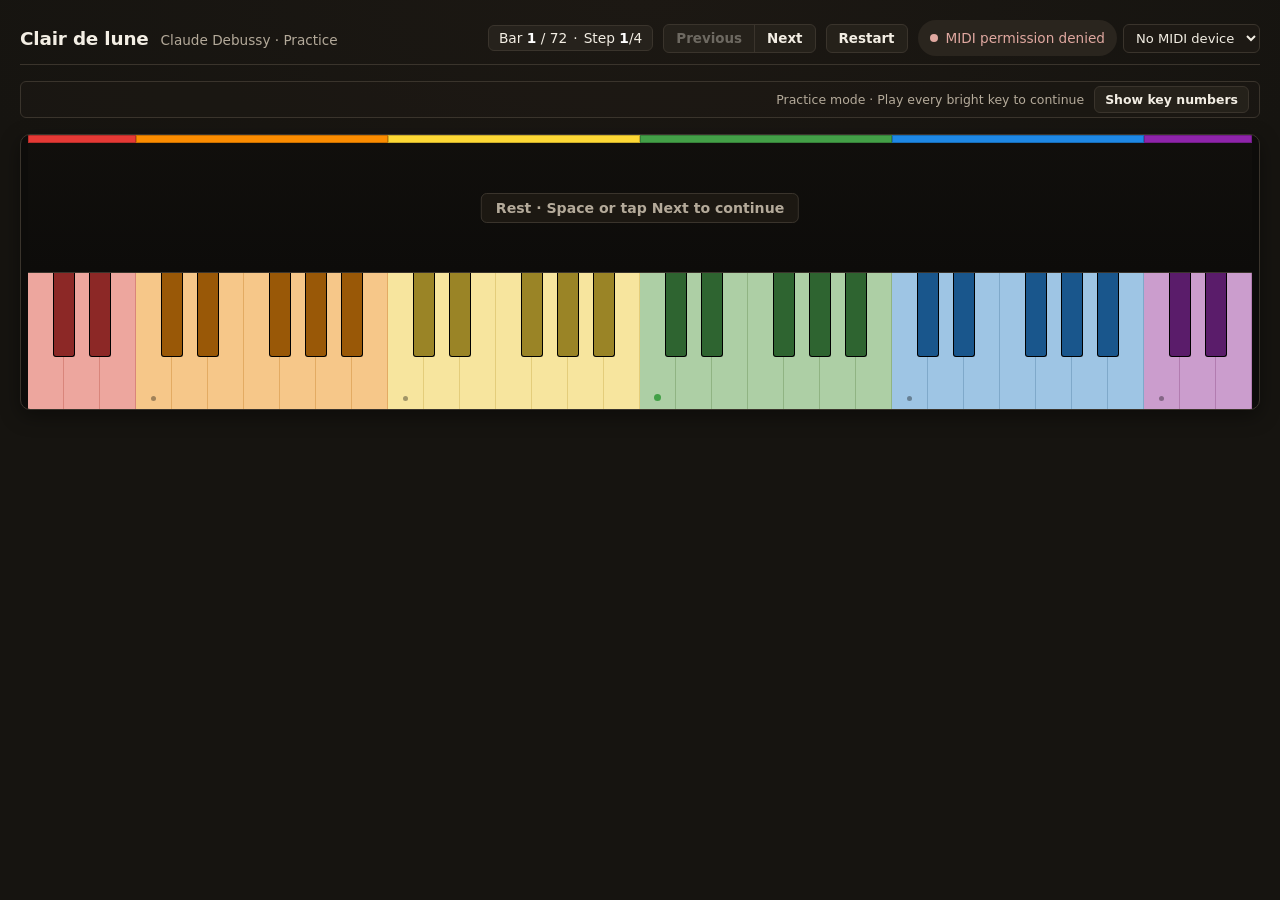
==== commit acd2310e: "changing back to practice mode" ====
--- a/index.html
+++ b/index.html
@@ -3,16 +3,15 @@
 <head>
   <meta charset="utf-8">
   <meta name="viewport" content="width=device-width, initial-scale=1, viewport-fit=cover">
-  <title>Clair de Lune · Visual Piano Navigation</title>
-  <link rel="stylesheet" href="clair-de-lune.css">
+  <title>Clair de Lune · Practice</title>
+  <link rel="stylesheet" href="practice.css">
 </head>
 <body class="visual-page">
   <div class="visual-wrap">
-    <!-- Header with piece info, bar position, and MIDI toolbar -->
     <header class="visual-header">
       <div class="header-left">
         <h1 class="page-title">Clair de lune</h1>
-        <span class="page-subtitle">Claude Debussy · Visual Navigation</span>
+        <span class="page-subtitle">Claude Debussy · Practice</span>
       </div>
 
       <div class="header-controls">
@@ -22,24 +21,12 @@
           <span>Step <strong id="step-num">1</strong>/<span id="step-total">4</span></span>
         </div>
 
-        <div class="mode-switch" role="group" aria-label="Play mode">
-          <button type="button" class="mode-btn is-active" id="btn-timed" aria-pressed="true">Timed</button>
-          <button type="button" class="mode-btn" id="btn-practice" aria-pressed="false">Practice</button>
-        </div>
-
-        <div class="step-btn-group practice-controls" role="group" aria-label="Step navigation">
+        <div class="step-btn-group" role="group" aria-label="Step navigation">
           <button type="button" class="step-btn" id="btn-prev" title="Previous event (Left Arrow or P)">Previous</button>
           <button type="button" class="step-btn" id="btn-next" title="Next event (Space, Right Arrow, or N)">Next</button>
         </div>
 
-        <button type="button" class="step-btn transport-btn" id="btn-play">Play</button>
-        <button type="button" class="step-btn transport-btn" id="btn-reset" title="Start over at Bar 1">Restart</button>
-        <select id="speed-select" class="midi-select speed-select" aria-label="Playback speed">
-          <option value="0.5">0.5×</option>
-          <option value="0.75">0.75×</option>
-          <option value="1" selected>1×</option>
-          <option value="1.25">1.25×</option>
-        </select>
+        <button type="button" class="step-btn" id="btn-reset" title="Start over at Bar 1">Restart</button>
 
         <div class="midi-select-wrap">
           <span class="midi-chip" id="midi-chip">MIDI…</span>
@@ -50,50 +37,27 @@
       </div>
     </header>
 
-    <!-- 88-Key Region Minimap (Tertiary landmark orientation) -->
-    <section class="minimap-section" aria-label="Full 88-key region minimap">
-      <div class="minimap-caption">
-        <span>88-Key Region Minimap</span>
-        <span id="region-legend">Low Red (1–15) → High Pink (76–88) · Middle C is Green (40)</span>
-      </div>
-      <div class="minimap-container" id="minimap" role="region" aria-label="Keyboard regions">
-        <!-- Generated by clair-de-lune.js -->
-      </div>
-    </section>
-
-    <section class="game-hud" aria-label="Performance">
-      <span>Score <strong id="score-value">0</strong></span>
-      <span>Combo <strong id="combo-value">0</strong></span>
-      <span>Accuracy <strong id="accuracy-value">100%</strong></span>
-      <strong class="judgment-flash" id="judgment-value" aria-live="polite">Ready</strong>
-    </section>
-
-    <!-- Movement Cues (Secondary visual indicator: distance, direction, upcoming jump) -->
     <div class="movement-row" id="movement-row" aria-live="polite">
       <div class="movement-cues" id="movement-cues">
         <!-- Visual indicators per hand injected dynamically -->
       </div>
       <div class="mode-indicator">
-        <span id="mode-copy">Timed mode · Play notes as they cross the hit line</span>
+        <span id="mode-copy">Practice mode · Play every bright key to continue</span>
         <button type="button" class="key-num-toggle" id="btn-key-numbers" aria-pressed="false" title="Show piano key numbers 1–88">
           Show key numbers
         </button>
       </div>
     </div>
 
-    <!-- Primary Local Keyboard Stage (Dominant visual interface) -->
     <main class="local-stage" aria-label="Local keyboard playing area">
-      <!-- Local Piano Keyboard (focused ~32 key window, centered on current notes) -->
       <div class="local-piano-scroll" id="piano-scroll">
         <div class="local-stage-inner" id="local-stage-inner">
-          <!-- Region landmark color strip along top of local keys -->
           <div class="local-landmark-strip" id="landmark-strip">
             <!-- Color segments matching displayed regions -->
           </div>
 
-          <!-- Note highway (vertically aligned directly over physical keys) -->
           <div class="note-lane" id="note-lane">
-            <div class="hit-line" aria-hidden="true"></div>
+            <!-- Current and upcoming note targets generated dynamically -->
           </div>
 
           <div class="local-piano" id="local-piano" role="img" aria-label="Interactive piano keyboard">
@@ -102,12 +66,10 @@
         </div>
       </div>
     </main>
-
   </div>
 
   <script src="region-helpers.js"></script>
   <script src="piece.js"></script>
-  <script src="game-engine.js"></script>
-  <script src="clair-de-lune.js"></script>
+  <script src="practice.js"></script>
 </body>
 </html>
--- a/practice.css
+++ b/practice.css
@@ -0,0 +1,730 @@
+/* Clair de Lune Practice — wait-mode visual navigation */
+
+:root {
+  --bg: #161410;
+  --ink: #f3eee4;
+  --muted: #b4aa9a;
+  --line: #3a342c;
+  --primary: #f3eee4;
+  --primary-ink: #161410;
+  --quiet: #2a251e;
+  --focus: #f0c36a;
+  --ok: #c6e0b8;
+  --warn: #e8c48a;
+  --err: #e0a8a0;
+  --reg-red: #E53935;
+  --reg-orange: #FB8C00;
+  --reg-yellow: #FDD835;
+  --reg-green: #43A047;
+  --reg-blue: #1E88E5;
+  --reg-violet: #8E24AA;
+  --reg-pink: #D81B60;
+
+  --hand-lh-border: #a8c4f0;
+  --hand-lh-bg: rgba(60, 90, 130, 0.45);
+  --hand-rh-border: #f0d0a0;
+  --hand-rh-bg: rgba(140, 100, 50, 0.45);
+
+  --satisfied-color: #81c784;
+  --wrong-color: #e57373;
+}
+
+* { box-sizing: border-box; }
+
+html,
+body {
+  margin: 0;
+  background: var(--bg);
+}
+
+button {
+  border: 0;
+  color: inherit;
+  font: inherit;
+  cursor: pointer;
+}
+
+button:focus-visible,
+select:focus-visible {
+  outline: 3px solid var(--focus);
+  outline-offset: 3px;
+}
+
+.muted { color: var(--muted); }
+
+.midi-chip {
+  display: inline-flex;
+  align-items: center;
+  gap: 8px;
+  min-height: 36px;
+  padding: 4px 12px;
+  border-radius: 999px;
+  background: var(--quiet);
+  color: var(--muted);
+  font-size: 0.85rem;
+}
+
+.midi-chip::before {
+  content: "";
+  width: 8px;
+  height: 8px;
+  border-radius: 50%;
+  background: currentColor;
+}
+
+.midi-chip.is-ok { color: var(--ok); }
+.midi-chip.is-warn { color: var(--warn); }
+.midi-chip.is-err { color: var(--err); }
+
+body.visual-page {
+  display: flex;
+  flex-direction: column;
+  min-height: 100dvh;
+  max-height: none;
+  overflow-y: auto;
+  overflow-x: hidden;
+  background:
+    radial-gradient(ellipse 90% 60% at 50% 0%, #1c1813 0%, transparent 60%),
+    var(--bg);
+  color: var(--ink);
+  font-family: "SF Pro Display", "Segoe UI", -apple-system, system-ui, sans-serif;
+  user-select: none;
+  -webkit-user-select: none;
+}
+
+.visual-wrap {
+  width: 100%;
+  margin: 0 auto;
+  padding: clamp(12px, 2vw, 20px);
+  display: flex;
+  flex-direction: column;
+  gap: 16px;
+}
+
+/* Header & Minimal Controls */
+.visual-header {
+  display: flex;
+  align-items: center;
+  justify-content: space-between;
+  gap: 12px;
+  flex-wrap: wrap;
+  padding-bottom: 8px;
+  border-bottom: 1px solid var(--line);
+}
+
+.header-left {
+  display: flex;
+  align-items: baseline;
+  gap: 12px;
+  flex-wrap: wrap;
+}
+
+.page-title {
+  margin: 0;
+  font-size: 1.15rem;
+  font-weight: 700;
+  color: var(--ink);
+  letter-spacing: -0.01em;
+}
+
+.page-subtitle {
+  color: var(--muted);
+  font-size: 0.85rem;
+}
+
+.header-controls {
+  display: flex;
+  align-items: center;
+  gap: 10px;
+  flex-wrap: wrap;
+}
+
+.bar-step-badge {
+  display: inline-flex;
+  align-items: center;
+  gap: 6px;
+  background: rgba(42, 37, 30, 0.8);
+  border: 1px solid var(--line);
+  border-radius: 6px;
+  padding: 4px 10px;
+  font-size: 0.86rem;
+  font-variant-numeric: tabular-nums;
+  color: var(--ink);
+}
+
+.bar-step-badge strong {
+  color: #fff;
+}
+
+.step-btn-group {
+  display: inline-flex;
+  align-items: center;
+  border: 1px solid var(--line);
+  border-radius: 6px;
+  overflow: hidden;
+  background: rgba(42, 37, 30, 0.7);
+}
+
+.step-btn {
+  background: transparent;
+  color: var(--ink);
+  border: 0;
+  padding: 6px 12px;
+  font-size: 0.84rem;
+  font-weight: 600;
+  cursor: pointer;
+  transition: background 0.15s ease;
+}
+
+.header-controls > .step-btn {
+  border: 1px solid var(--line);
+  border-radius: 6px;
+  background: rgba(42, 37, 30, 0.7);
+}
+
+.step-btn:hover:not(:disabled) {
+  background: rgba(255, 255, 255, 0.1);
+}
+
+.step-btn:disabled {
+  opacity: 0.35;
+  cursor: default;
+}
+
+.step-btn + .step-btn {
+  border-left: 1px solid var(--line);
+}
+
+.midi-select-wrap {
+  display: inline-flex;
+  align-items: center;
+  gap: 6px;
+}
+
+.midi-select {
+  background: rgba(30, 26, 20, 0.9);
+  color: var(--ink);
+  border: 1px solid var(--line);
+  border-radius: 6px;
+  padding: 5px 8px;
+  font-size: 0.82rem;
+  font-family: inherit;
+  outline: none;
+  cursor: pointer;
+  max-width: 170px;
+}
+
+.midi-select:focus-visible {
+  border-color: var(--focus);
+}
+
+/* 88-Key Region Minimap */
+.minimap-section {
+  display: flex;
+  flex-direction: column;
+  gap: 6px;
+}
+
+.minimap-caption {
+  font-size: 0.72rem;
+  text-transform: uppercase;
+  letter-spacing: 0.08em;
+  color: var(--muted);
+  font-weight: 650;
+  display: flex;
+  justify-content: space-between;
+}
+
+.minimap-container {
+  display: grid;
+  grid-template-columns: repeat(7, 1fr);
+  gap: 4px;
+  background: #0d0c0a;
+  padding: 4px;
+  border: 1px solid var(--line);
+  border-radius: 8px;
+}
+
+.minimap-cell {
+  position: relative;
+  display: flex;
+  flex-direction: column;
+  align-items: center;
+  justify-content: center;
+  min-height: 48px;
+  border-radius: 5px;
+  background: var(--cell-color, #333);
+  color: var(--cell-ink, #fff);
+  padding: 4px 2px;
+  box-shadow: inset 0 0 0 1px rgba(0, 0, 0, 0.25);
+  transition: transform 0.15s ease, box-shadow 0.15s ease;
+}
+
+.minimap-cell-name {
+  font-size: 0.72rem;
+  font-weight: 700;
+  line-height: 1;
+  text-shadow: 0 1px 2px rgba(0, 0, 0, 0.6);
+}
+
+.minimap-cell-keys {
+  font-size: 0.62rem;
+  opacity: 0.85;
+  margin-top: 2px;
+  line-height: 1;
+  font-variant-numeric: tabular-nums;
+  text-shadow: 0 1px 2px rgba(0, 0, 0, 0.6);
+}
+
+.minimap-badges {
+  display: flex;
+  align-items: center;
+  gap: 3px;
+  margin-top: 4px;
+  min-height: 18px;
+}
+
+.hand-badge {
+  display: inline-flex;
+  align-items: center;
+  justify-content: center;
+  font-weight: 800;
+  font-size: 0.68rem;
+  line-height: 1;
+  text-shadow: none;
+}
+
+.hand-badge-lh {
+  width: 17px;
+  height: 17px;
+  border-radius: 4px;
+  background: #111e30;
+  color: #e2edff;
+  border: 2px dashed #9bc0f5;
+  box-shadow: 0 1px 3px rgba(0, 0, 0, 0.5);
+}
+
+.hand-badge-rh {
+  width: 17px;
+  height: 17px;
+  border-radius: 50%;
+  background: #302211;
+  color: #fff2d9;
+  border: 2px solid #f5cf9b;
+  box-shadow: 0 1px 3px rgba(0, 0, 0, 0.5);
+}
+
+.minimap-cell.is-target {
+  box-shadow: 0 0 0 2px #ffffff, 0 0 14px rgba(255, 255, 255, 0.65);
+  transform: translateY(-2px);
+  z-index: 2;
+}
+
+.minimap-target-cue {
+  position: absolute;
+  top: -7px;
+  right: -4px;
+  background: #ffffff;
+  color: #111;
+  font-size: 0.58rem;
+  font-weight: 800;
+  padding: 1px 4px;
+  border-radius: 8px;
+  line-height: 1;
+  box-shadow: 0 1px 3px rgba(0,0,0,0.5);
+}
+
+/* Movement Cues Bar */
+.movement-row {
+  display: flex;
+  align-items: center;
+  gap: 12px;
+  min-height: 32px;
+  padding: 4px 10px;
+  background: rgba(30, 26, 20, 0.4);
+  border: 1px solid var(--line);
+  border-radius: 6px;
+  font-size: 0.82rem;
+  color: var(--muted);
+  justify-content: space-between;
+}
+
+.movement-cues {
+  display: flex;
+  align-items: center;
+  gap: 14px;
+  flex-wrap: wrap;
+}
+
+.cue-item {
+  display: inline-flex;
+  align-items: center;
+  gap: 6px;
+  font-weight: 600;
+  color: var(--ink);
+}
+
+.cue-arrow {
+  font-size: 0.95rem;
+  font-weight: 800;
+  color: #fff;
+}
+
+.cue-jump-tag {
+  background: #e53935;
+  color: #ffffff;
+  font-size: 0.65rem;
+  font-weight: 800;
+  padding: 1px 6px;
+  border-radius: 4px;
+  text-transform: uppercase;
+  letter-spacing: 0.05em;
+  line-height: 1.3;
+}
+
+.cue-move-tag {
+  background: rgba(255, 255, 255, 0.15);
+  color: var(--ink);
+  font-size: 0.68rem;
+  font-weight: 700;
+  padding: 1px 6px;
+  border-radius: 4px;
+}
+
+.mode-indicator {
+  display: inline-flex;
+  align-items: center;
+  gap: 10px;
+  flex-wrap: wrap;
+  font-size: 0.78rem;
+  color: var(--muted);
+}
+
+.key-num-toggle {
+  background: rgba(42, 37, 30, 0.7);
+  color: var(--ink);
+  border: 1px solid var(--line);
+  border-radius: 6px;
+  padding: 5px 10px;
+  font-size: 0.78rem;
+  font-weight: 650;
+  cursor: pointer;
+}
+
+.key-num-toggle:hover {
+  background: rgba(255, 255, 255, 0.1);
+}
+
+.key-num-toggle:focus-visible {
+  outline: 2px solid var(--focus);
+  outline-offset: 2px;
+}
+
+.key-num-toggle[aria-pressed="true"] {
+  background: rgba(240, 195, 106, 0.18);
+  border-color: var(--focus);
+  color: #fff;
+}
+
+/* Primary Playing Area: Local Keyboard Stage */
+.local-stage {
+  position: relative;
+  display: flex;
+  flex-direction: column;
+  background: #0d0c0a;
+  border: 1px solid var(--line);
+  border-radius: 10px;
+  overflow: hidden;
+  box-shadow: 0 6px 20px rgba(0, 0, 0, 0.4);
+}
+
+.local-piano-scroll {
+  position: relative;
+  width: 100%;
+  overflow-x: auto;
+  overflow-y: hidden;
+  -webkit-overflow-scrolling: touch;
+}
+
+.local-stage-inner {
+  display: flex;
+  flex-direction: column;
+  margin: 0 auto;
+  width: max-content;
+}
+
+.local-landmark-strip {
+  position: relative;
+  height: 8px;
+  width: 100%;
+  background: #181512;
+}
+
+.landmark-segment {
+  height: 100%;
+  flex-shrink: 0;
+  background: var(--seg-color);
+  box-shadow: inset 0 0 0 1px rgba(0, 0, 0, 0.2);
+}
+
+/* Current + upcoming note targets (no timed highway) */
+.note-lane {
+  position: relative;
+  height: 130px;
+  width: 100%;
+  background: linear-gradient(180deg, rgba(22, 19, 15, 0.4) 0%, rgba(13, 12, 10, 0.9) 100%);
+  border-bottom: 1px solid var(--line);
+  overflow: hidden;
+}
+
+.note-target {
+  position: absolute;
+  display: flex;
+  flex-direction: column;
+  align-items: center;
+  justify-content: center;
+  transform: translateX(-50%);
+  transition: bottom 0.2s cubic-bezier(0.2, 0.8, 0.3, 1), opacity 0.2s ease, transform 0.15s ease;
+}
+
+.note-target.is-lh {
+  width: 32px;
+  height: 32px;
+  border-radius: 8px;
+  background: var(--hand-lh-bg);
+  border: 2.5px dashed var(--hand-lh-border);
+  color: #fff;
+  font-size: 0.78rem;
+  font-weight: 800;
+}
+
+.note-target.is-rh {
+  width: 32px;
+  height: 32px;
+  border-radius: 50%;
+  background: var(--hand-rh-bg);
+  border: 2.5px solid var(--hand-rh-border);
+  color: #fff;
+  font-size: 0.78rem;
+  font-weight: 800;
+}
+
+.note-target.is-current {
+  bottom: 12px;
+  opacity: 1;
+  box-shadow: 0 0 12px rgba(255, 255, 255, 0.3);
+  z-index: 5;
+}
+
+.note-target.is-upcoming {
+  bottom: 74px;
+  opacity: 0.38;
+  filter: grayscale(20%);
+  transform: translateX(-50%) scale(0.86);
+  z-index: 3;
+}
+
+.note-target.is-satisfied {
+  border-color: var(--satisfied-color) !important;
+  background: rgba(129, 199, 132, 0.6) !important;
+  color: #ffffff;
+  box-shadow: 0 0 10px rgba(129, 199, 132, 0.7);
+  transform: translateX(-50%) scale(1.06);
+}
+
+.note-target.is-satisfied::after {
+  content: "✓";
+  position: absolute;
+  font-size: 0.85rem;
+  font-weight: 900;
+  color: #fff;
+}
+
+.note-target.is-satisfied span {
+  display: none;
+}
+
+/* Local Piano Keyboard */
+.local-piano {
+  position: relative;
+  display: flex;
+  height: 136px;
+  width: max-content;
+  user-select: none;
+  background: #080706;
+}
+
+.lpk {
+  position: relative;
+  flex: 0 0 auto;
+  box-sizing: border-box;
+  display: flex;
+  flex-direction: column;
+  align-items: center;
+  justify-content: flex-end;
+  cursor: pointer;
+  font-variant-numeric: tabular-nums;
+  transition: background 0.08s ease;
+}
+
+.lpk-w {
+  width: 36px;
+  height: 100%;
+  background: color-mix(in srgb, var(--reg-color, #eee8dc) 40%, #f3eee4);
+  color: #2a241c;
+  border-right: 1px solid color-mix(in srgb, var(--reg-color, #cfc4b4) 45%, #cfc4b4);
+  padding-bottom: 6px;
+  z-index: 1;
+  overflow: hidden;
+}
+
+.lpk-w:last-child {
+  border-right: 0;
+}
+
+.lpk-b {
+  position: absolute;
+  top: 0;
+  width: 22px;
+  height: 62%;
+  background: color-mix(in srgb, var(--reg-color, #191612) 58%, #111);
+  color: #e8e0d4;
+  border: 1px solid #000;
+  border-top: 0;
+  border-radius: 0 0 3px 3px;
+  z-index: 2;
+  padding-bottom: 4px;
+}
+
+.lpk-w.is-c::before {
+  content: "";
+  position: absolute;
+  bottom: 8px;
+  width: 5px;
+  height: 5px;
+  border-radius: 50%;
+  background: rgba(0, 0, 0, 0.35);
+}
+
+.lpk-w.is-middle-c::before {
+  background: var(--reg-green);
+  width: 7px;
+  height: 7px;
+}
+
+.lpk-num {
+  display: none;
+  font-size: 0.62rem;
+  font-weight: 700;
+  line-height: 1;
+  pointer-events: none;
+  font-variant-numeric: tabular-nums;
+}
+
+.lpk-b .lpk-num {
+  font-size: 0.54rem;
+}
+
+body.show-key-numbers .lpk-num {
+  display: block;
+}
+
+body.show-key-numbers .lpk-w.is-c::before {
+  display: none;
+}
+
+.lpk.is-expected.is-c::before {
+  background: rgba(255, 255, 255, 0.95);
+}
+
+.lpk.is-pressed.lpk-w {
+  background: #b8ded6 !important;
+  color: #0b1a16;
+}
+
+.lpk.is-pressed.lpk-b {
+  background: #3a8c78 !important;
+  color: #f0faf6;
+}
+
+.lpk.is-expected {
+  background: var(--reg-color) !important;
+  color: var(--reg-ink, #fff);
+}
+
+.lpk.is-expected.lpk-w {
+  box-shadow: inset 0 0 0 3px rgba(255, 255, 255, 0.95);
+}
+
+.lpk.is-expected.lpk-b {
+  z-index: 3;
+  box-shadow:
+    inset 0 10px 0 0 rgba(0, 0, 0, 0.28),
+    inset 0 0 0 2px rgba(255, 255, 255, 0.9),
+    0 0 0 2px var(--reg-color);
+}
+
+.lpk.is-wrong.lpk-w {
+  background: #f8d7da !important;
+}
+
+.lpk.is-wrong.lpk-b {
+  background: #842029 !important;
+}
+
+.rest-banner {
+  position: absolute;
+  top: 50%;
+  left: 50%;
+  transform: translate(-50%, -50%);
+  display: flex;
+  align-items: center;
+  gap: 8px;
+  background: rgba(30, 26, 20, 0.88);
+  border: 1px solid var(--line);
+  padding: 6px 14px;
+  border-radius: 6px;
+  color: var(--muted);
+  font-size: 0.88rem;
+  font-weight: 600;
+}
+
+@media (prefers-reduced-motion: reduce) {
+  .minimap-cell,
+  .note-target,
+  .lpk {
+    transition: none !important;
+  }
+  .minimap-cell.is-target {
+    transform: none !important;
+  }
+}
+
+@media (max-width: 640px) {
+  .visual-wrap {
+    padding: 10px;
+    gap: 12px;
+  }
+  .visual-header {
+    flex-direction: column;
+    align-items: stretch;
+  }
+  .header-controls {
+    justify-content: space-between;
+  }
+  .lpk-w {
+    width: 32px;
+  }
+  .lpk-b {
+    width: 20px;
+  }
+  .lpk-num {
+    font-size: 0.55rem;
+  }
+  .lpk-b .lpk-num {
+    font-size: 0.48rem;
+  }
+  .minimap-cell {
+    min-height: 42px;
+  }
+}
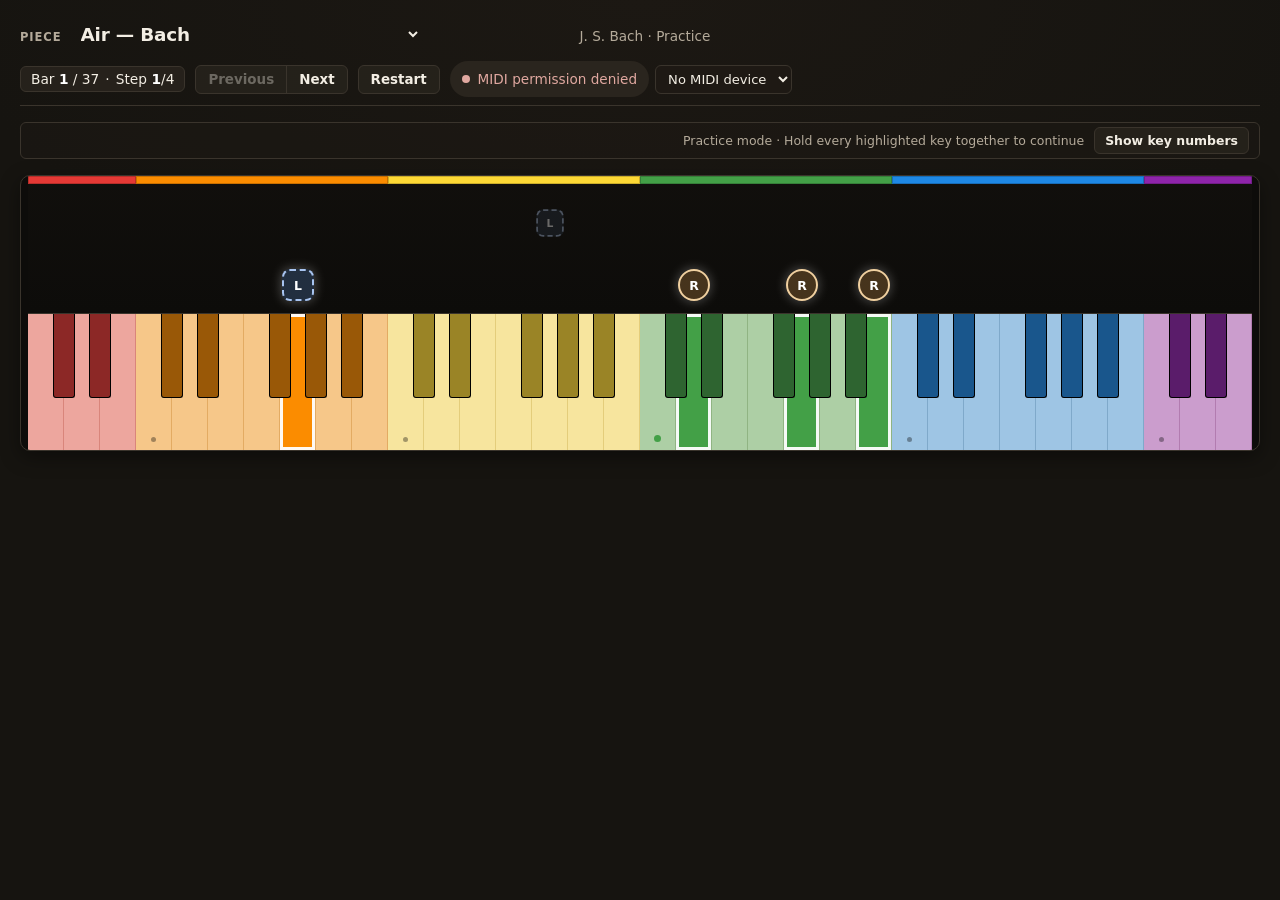
==== commit 5703c943: "adding new pieces" ====
--- a/index.html
+++ b/index.html
@@ -3,20 +3,24 @@
 <head>
   <meta charset="utf-8">
   <meta name="viewport" content="width=device-width, initial-scale=1, viewport-fit=cover">
-  <title>Clair de Lune · Practice</title>
-  <link rel="stylesheet" href="practice.css">
+  <title>Practice</title>
+  <link rel="stylesheet" href="styles.css">
 </head>
 <body class="visual-page">
   <div class="visual-wrap">
     <header class="visual-header">
       <div class="header-left">
-        <h1 class="page-title">Clair de lune</h1>
-        <span class="page-subtitle">Claude Debussy · Practice</span>
+        <h1 class="sr-only" id="page-title">Practice</h1>
+        <div class="piece-picker">
+          <label for="piece-select" class="piece-picker-label">Piece</label>
+          <select id="piece-select" class="piece-select" aria-label="Choose a piece to practice"></select>
+        </div>
+        <span class="page-subtitle" id="page-subtitle"></span>
       </div>
 
       <div class="header-controls">
         <div class="bar-step-badge" aria-live="polite">
-          <span>Bar <strong id="bar-num">1</strong> / 72</span>
+          <span>Bar <strong id="bar-num">1</strong> / <span id="bar-total">–</span></span>
           <span>·</span>
           <span>Step <strong id="step-num">1</strong>/<span id="step-total">4</span></span>
         </div>
@@ -42,7 +46,7 @@
         <!-- Visual indicators per hand injected dynamically -->
       </div>
       <div class="mode-indicator">
-        <span id="mode-copy">Practice mode · Play every bright key to continue</span>
+        <span id="mode-copy">Practice mode · Hold every highlighted key together to continue</span>
         <button type="button" class="key-num-toggle" id="btn-key-numbers" aria-pressed="false" title="Show piano key numbers 1–88">
           Show key numbers
         </button>
@@ -69,7 +73,6 @@
   </div>
 
   <script src="region-helpers.js"></script>
-  <script src="piece.js"></script>
-  <script src="practice.js"></script>
+  <script src="app.js"></script>
 </body>
 </html>
--- a/styles.css
+++ b/styles.css
@@ -0,0 +1,784 @@
+/* Clair de Lune Practice — wait-mode visual navigation */
+
+:root {
+  --bg: #161410;
+  --ink: #f3eee4;
+  --muted: #b4aa9a;
+  --line: #3a342c;
+  --primary: #f3eee4;
+  --primary-ink: #161410;
+  --quiet: #2a251e;
+  --focus: #f0c36a;
+  --ok: #c6e0b8;
+  --warn: #e8c48a;
+  --err: #e0a8a0;
+  --reg-red: #E53935;
+  --reg-orange: #FB8C00;
+  --reg-yellow: #FDD835;
+  --reg-green: #43A047;
+  --reg-blue: #1E88E5;
+  --reg-violet: #8E24AA;
+  --reg-pink: #D81B60;
+
+  --hand-lh-border: #a8c4f0;
+  --hand-lh-bg: rgba(60, 90, 130, 0.45);
+  --hand-rh-border: #f0d0a0;
+  --hand-rh-bg: rgba(140, 100, 50, 0.45);
+
+  --satisfied-color: #81c784;
+  --wrong-color: #e57373;
+}
+
+* { box-sizing: border-box; }
+
+html,
+body {
+  margin: 0;
+  background: var(--bg);
+}
+
+button {
+  border: 0;
+  color: inherit;
+  font: inherit;
+  cursor: pointer;
+}
+
+button:focus-visible,
+select:focus-visible {
+  outline: 3px solid var(--focus);
+  outline-offset: 3px;
+}
+
+.muted { color: var(--muted); }
+
+.midi-chip {
+  display: inline-flex;
+  align-items: center;
+  gap: 8px;
+  min-height: 36px;
+  padding: 4px 12px;
+  border-radius: 999px;
+  background: var(--quiet);
+  color: var(--muted);
+  font-size: 0.85rem;
+}
+
+.midi-chip::before {
+  content: "";
+  width: 8px;
+  height: 8px;
+  border-radius: 50%;
+  background: currentColor;
+}
+
+.midi-chip.is-ok { color: var(--ok); }
+.midi-chip.is-warn { color: var(--warn); }
+.midi-chip.is-err { color: var(--err); }
+
+body.visual-page {
+  display: flex;
+  flex-direction: column;
+  min-height: 100dvh;
+  max-height: none;
+  overflow-y: auto;
+  overflow-x: hidden;
+  background:
+    radial-gradient(ellipse 90% 60% at 50% 0%, #1c1813 0%, transparent 60%),
+    var(--bg);
+  color: var(--ink);
+  font-family: "SF Pro Display", "Segoe UI", -apple-system, system-ui, sans-serif;
+  user-select: none;
+  -webkit-user-select: none;
+}
+
+.visual-wrap {
+  width: 100%;
+  margin: 0 auto;
+  padding: clamp(12px, 2vw, 20px);
+  display: flex;
+  flex-direction: column;
+  gap: 16px;
+}
+
+/* Header & Minimal Controls */
+.visual-header {
+  display: flex;
+  align-items: center;
+  justify-content: space-between;
+  gap: 12px;
+  flex-wrap: wrap;
+  padding-bottom: 8px;
+  border-bottom: 1px solid var(--line);
+}
+
+.header-left {
+  display: flex;
+  align-items: baseline;
+  gap: 12px;
+  flex-wrap: wrap;
+}
+
+.page-title {
+  margin: 0;
+  font-size: 1.15rem;
+  font-weight: 700;
+  color: var(--ink);
+  letter-spacing: -0.01em;
+}
+
+.page-subtitle {
+  color: var(--muted);
+  font-size: 0.85rem;
+}
+
+.sr-only {
+  position: absolute;
+  width: 1px;
+  height: 1px;
+  padding: 0;
+  margin: -1px;
+  overflow: hidden;
+  clip: rect(0, 0, 0, 0);
+  clip-path: inset(50%);
+  white-space: nowrap;
+  border: 0;
+}
+
+.piece-picker {
+  display: inline-flex;
+  align-items: baseline;
+  gap: 8px;
+  min-width: 0;
+}
+
+.piece-picker-label {
+  color: var(--muted);
+  font-size: 0.72rem;
+  font-weight: 650;
+  letter-spacing: 0.08em;
+  text-transform: uppercase;
+}
+
+.piece-select {
+  background: transparent;
+  color: var(--ink);
+  border: 1px solid transparent;
+  border-radius: 6px;
+  margin: 0;
+  padding: 2px 6px;
+  font-size: 1.15rem;
+  font-weight: 700;
+  font-family: inherit;
+  letter-spacing: -0.01em;
+  width: max-content;
+  max-width: min(100%, 22rem);
+  outline: none;
+  cursor: pointer;
+}
+
+.piece-select:hover {
+  border-color: var(--line);
+  background: rgba(42, 37, 30, 0.55);
+}
+
+.piece-select:focus-visible {
+  border-color: var(--focus);
+}
+
+.header-controls {
+  display: flex;
+  align-items: center;
+  gap: 10px;
+  flex-wrap: wrap;
+}
+
+.bar-step-badge {
+  display: inline-flex;
+  align-items: center;
+  gap: 6px;
+  background: rgba(42, 37, 30, 0.8);
+  border: 1px solid var(--line);
+  border-radius: 6px;
+  padding: 4px 10px;
+  font-size: 0.86rem;
+  font-variant-numeric: tabular-nums;
+  color: var(--ink);
+}
+
+.bar-step-badge strong {
+  color: #fff;
+}
+
+.step-btn-group {
+  display: inline-flex;
+  align-items: center;
+  border: 1px solid var(--line);
+  border-radius: 6px;
+  overflow: hidden;
+  background: rgba(42, 37, 30, 0.7);
+}
+
+.step-btn {
+  background: transparent;
+  color: var(--ink);
+  border: 0;
+  padding: 6px 12px;
+  font-size: 0.84rem;
+  font-weight: 600;
+  cursor: pointer;
+  transition: background 0.15s ease;
+}
+
+.header-controls > .step-btn {
+  border: 1px solid var(--line);
+  border-radius: 6px;
+  background: rgba(42, 37, 30, 0.7);
+}
+
+.step-btn:hover:not(:disabled) {
+  background: rgba(255, 255, 255, 0.1);
+}
+
+.step-btn:disabled {
+  opacity: 0.35;
+  cursor: default;
+}
+
+.step-btn + .step-btn {
+  border-left: 1px solid var(--line);
+}
+
+.midi-select-wrap {
+  display: inline-flex;
+  align-items: center;
+  gap: 6px;
+}
+
+.midi-select {
+  background: rgba(30, 26, 20, 0.9);
+  color: var(--ink);
+  border: 1px solid var(--line);
+  border-radius: 6px;
+  padding: 5px 8px;
+  font-size: 0.82rem;
+  font-family: inherit;
+  outline: none;
+  cursor: pointer;
+  max-width: 170px;
+}
+
+.midi-select:focus-visible {
+  border-color: var(--focus);
+}
+
+/* 88-Key Region Minimap */
+.minimap-section {
+  display: flex;
+  flex-direction: column;
+  gap: 6px;
+}
+
+.minimap-caption {
+  font-size: 0.72rem;
+  text-transform: uppercase;
+  letter-spacing: 0.08em;
+  color: var(--muted);
+  font-weight: 650;
+  display: flex;
+  justify-content: space-between;
+}
+
+.minimap-container {
+  display: grid;
+  grid-template-columns: repeat(7, 1fr);
+  gap: 4px;
+  background: #0d0c0a;
+  padding: 4px;
+  border: 1px solid var(--line);
+  border-radius: 8px;
+}
+
+.minimap-cell {
+  position: relative;
+  display: flex;
+  flex-direction: column;
+  align-items: center;
+  justify-content: center;
+  min-height: 48px;
+  border-radius: 5px;
+  background: var(--cell-color, #333);
+  color: var(--cell-ink, #fff);
+  padding: 4px 2px;
+  box-shadow: inset 0 0 0 1px rgba(0, 0, 0, 0.25);
+  transition: transform 0.15s ease, box-shadow 0.15s ease;
+}
+
+.minimap-cell-name {
+  font-size: 0.72rem;
+  font-weight: 700;
+  line-height: 1;
+  text-shadow: 0 1px 2px rgba(0, 0, 0, 0.6);
+}
+
+.minimap-cell-keys {
+  font-size: 0.62rem;
+  opacity: 0.85;
+  margin-top: 2px;
+  line-height: 1;
+  font-variant-numeric: tabular-nums;
+  text-shadow: 0 1px 2px rgba(0, 0, 0, 0.6);
+}
+
+.minimap-badges {
+  display: flex;
+  align-items: center;
+  gap: 3px;
+  margin-top: 4px;
+  min-height: 18px;
+}
+
+.hand-badge {
+  display: inline-flex;
+  align-items: center;
+  justify-content: center;
+  font-weight: 800;
+  font-size: 0.68rem;
+  line-height: 1;
+  text-shadow: none;
+}
+
+.hand-badge-lh {
+  width: 17px;
+  height: 17px;
+  border-radius: 4px;
+  background: #111e30;
+  color: #e2edff;
+  border: 2px dashed #9bc0f5;
+  box-shadow: 0 1px 3px rgba(0, 0, 0, 0.5);
+}
+
+.hand-badge-rh {
+  width: 17px;
+  height: 17px;
+  border-radius: 50%;
+  background: #302211;
+  color: #fff2d9;
+  border: 2px solid #f5cf9b;
+  box-shadow: 0 1px 3px rgba(0, 0, 0, 0.5);
+}
+
+.minimap-cell.is-target {
+  box-shadow: 0 0 0 2px #ffffff, 0 0 14px rgba(255, 255, 255, 0.65);
+  transform: translateY(-2px);
+  z-index: 2;
+}
+
+.minimap-target-cue {
+  position: absolute;
+  top: -7px;
+  right: -4px;
+  background: #ffffff;
+  color: #111;
+  font-size: 0.58rem;
+  font-weight: 800;
+  padding: 1px 4px;
+  border-radius: 8px;
+  line-height: 1;
+  box-shadow: 0 1px 3px rgba(0,0,0,0.5);
+}
+
+/* Movement Cues Bar */
+.movement-row {
+  display: flex;
+  align-items: center;
+  gap: 12px;
+  min-height: 32px;
+  padding: 4px 10px;
+  background: rgba(30, 26, 20, 0.4);
+  border: 1px solid var(--line);
+  border-radius: 6px;
+  font-size: 0.82rem;
+  color: var(--muted);
+  justify-content: space-between;
+}
+
+.movement-cues {
+  display: flex;
+  align-items: center;
+  gap: 14px;
+  flex-wrap: wrap;
+}
+
+.cue-item {
+  display: inline-flex;
+  align-items: center;
+  gap: 6px;
+  font-weight: 600;
+  color: var(--ink);
+}
+
+.cue-arrow {
+  font-size: 0.95rem;
+  font-weight: 800;
+  color: #fff;
+}
+
+.cue-jump-tag {
+  background: #e53935;
+  color: #ffffff;
+  font-size: 0.65rem;
+  font-weight: 800;
+  padding: 1px 6px;
+  border-radius: 4px;
+  text-transform: uppercase;
+  letter-spacing: 0.05em;
+  line-height: 1.3;
+}
+
+.cue-move-tag {
+  background: rgba(255, 255, 255, 0.15);
+  color: var(--ink);
+  font-size: 0.68rem;
+  font-weight: 700;
+  padding: 1px 6px;
+  border-radius: 4px;
+}
+
+.mode-indicator {
+  display: inline-flex;
+  align-items: center;
+  gap: 10px;
+  flex-wrap: wrap;
+  font-size: 0.78rem;
+  color: var(--muted);
+}
+
+.key-num-toggle {
+  background: rgba(42, 37, 30, 0.7);
+  color: var(--ink);
+  border: 1px solid var(--line);
+  border-radius: 6px;
+  padding: 5px 10px;
+  font-size: 0.78rem;
+  font-weight: 650;
+  cursor: pointer;
+}
+
+.key-num-toggle:hover {
+  background: rgba(255, 255, 255, 0.1);
+}
+
+.key-num-toggle:focus-visible {
+  outline: 2px solid var(--focus);
+  outline-offset: 2px;
+}
+
+.key-num-toggle[aria-pressed="true"] {
+  background: rgba(240, 195, 106, 0.18);
+  border-color: var(--focus);
+  color: #fff;
+}
+
+/* Primary Playing Area: Local Keyboard Stage */
+.local-stage {
+  position: relative;
+  display: flex;
+  flex-direction: column;
+  background: #0d0c0a;
+  border: 1px solid var(--line);
+  border-radius: 10px;
+  overflow: hidden;
+  box-shadow: 0 6px 20px rgba(0, 0, 0, 0.4);
+}
+
+.local-piano-scroll {
+  position: relative;
+  width: 100%;
+  overflow-x: auto;
+  overflow-y: hidden;
+  -webkit-overflow-scrolling: touch;
+}
+
+.local-stage-inner {
+  display: flex;
+  flex-direction: column;
+  margin: 0 auto;
+  width: max-content;
+}
+
+.local-landmark-strip {
+  position: relative;
+  height: 8px;
+  width: 100%;
+  background: #181512;
+}
+
+.landmark-segment {
+  height: 100%;
+  flex-shrink: 0;
+  background: var(--seg-color);
+  box-shadow: inset 0 0 0 1px rgba(0, 0, 0, 0.2);
+}
+
+/* Current + upcoming note targets (no timed highway) */
+.note-lane {
+  position: relative;
+  height: 130px;
+  width: 100%;
+  background: linear-gradient(180deg, rgba(22, 19, 15, 0.4) 0%, rgba(13, 12, 10, 0.9) 100%);
+  border-bottom: 1px solid var(--line);
+  overflow: hidden;
+}
+
+.note-target {
+  position: absolute;
+  display: flex;
+  flex-direction: column;
+  align-items: center;
+  justify-content: center;
+  transform: translateX(-50%);
+  transition: bottom 0.2s cubic-bezier(0.2, 0.8, 0.3, 1), opacity 0.2s ease, transform 0.15s ease;
+}
+
+.note-target.is-lh {
+  width: 32px;
+  height: 32px;
+  border-radius: 8px;
+  background: var(--hand-lh-bg);
+  border: 2.5px dashed var(--hand-lh-border);
+  color: #fff;
+  font-size: 0.78rem;
+  font-weight: 800;
+}
+
+.note-target.is-rh {
+  width: 32px;
+  height: 32px;
+  border-radius: 50%;
+  background: var(--hand-rh-bg);
+  border: 2.5px solid var(--hand-rh-border);
+  color: #fff;
+  font-size: 0.78rem;
+  font-weight: 800;
+}
+
+.note-target.is-current {
+  bottom: 12px;
+  opacity: 1;
+  box-shadow: 0 0 12px rgba(255, 255, 255, 0.3);
+  z-index: 5;
+}
+
+.note-target.is-upcoming {
+  bottom: 74px;
+  opacity: 0.38;
+  filter: grayscale(20%);
+  transform: translateX(-50%) scale(0.86);
+  z-index: 3;
+}
+
+.note-target.is-satisfied {
+  border-color: var(--satisfied-color) !important;
+  background: rgba(129, 199, 132, 0.6) !important;
+  color: #ffffff;
+  box-shadow: 0 0 10px rgba(129, 199, 132, 0.7);
+  transform: translateX(-50%) scale(1.06);
+}
+
+.note-target.is-satisfied::after {
+  content: "✓";
+  position: absolute;
+  font-size: 0.85rem;
+  font-weight: 900;
+  color: #fff;
+}
+
+.note-target.is-satisfied span {
+  display: none;
+}
+
+/* Local Piano Keyboard */
+.local-piano {
+  position: relative;
+  display: flex;
+  height: 136px;
+  width: max-content;
+  user-select: none;
+  background: #080706;
+}
+
+.lpk {
+  position: relative;
+  flex: 0 0 auto;
+  box-sizing: border-box;
+  display: flex;
+  flex-direction: column;
+  align-items: center;
+  justify-content: flex-end;
+  cursor: pointer;
+  font-variant-numeric: tabular-nums;
+  transition: background 0.08s ease;
+}
+
+.lpk-w {
+  width: 36px;
+  height: 100%;
+  background: color-mix(in srgb, var(--reg-color, #eee8dc) 40%, #f3eee4);
+  color: #2a241c;
+  border-right: 1px solid color-mix(in srgb, var(--reg-color, #cfc4b4) 45%, #cfc4b4);
+  padding-bottom: 6px;
+  z-index: 1;
+  overflow: hidden;
+}
+
+.lpk-w:last-child {
+  border-right: 0;
+}
+
+.lpk-b {
+  position: absolute;
+  top: 0;
+  width: 22px;
+  height: 62%;
+  background: color-mix(in srgb, var(--reg-color, #191612) 58%, #111);
+  color: #e8e0d4;
+  border: 1px solid #000;
+  border-top: 0;
+  border-radius: 0 0 3px 3px;
+  z-index: 2;
+  padding-bottom: 4px;
+}
+
+.lpk-w.is-c::before {
+  content: "";
+  position: absolute;
+  bottom: 8px;
+  width: 5px;
+  height: 5px;
+  border-radius: 50%;
+  background: rgba(0, 0, 0, 0.35);
+}
+
+.lpk-w.is-middle-c::before {
+  background: var(--reg-green);
+  width: 7px;
+  height: 7px;
+}
+
+.lpk-num {
+  display: none;
+  font-size: 0.62rem;
+  font-weight: 700;
+  line-height: 1;
+  pointer-events: none;
+  font-variant-numeric: tabular-nums;
+}
+
+.lpk-b .lpk-num {
+  font-size: 0.54rem;
+}
+
+body.show-key-numbers .lpk-num {
+  display: block;
+}
+
+body.show-key-numbers .lpk-w.is-c::before {
+  display: none;
+}
+
+.lpk.is-expected.is-c::before {
+  background: rgba(255, 255, 255, 0.95);
+}
+
+.lpk.is-pressed.lpk-w {
+  background: #b8ded6 !important;
+  color: #0b1a16;
+}
+
+.lpk.is-pressed.lpk-b {
+  background: #3a8c78 !important;
+  color: #f0faf6;
+}
+
+.lpk.is-expected {
+  background: var(--reg-color) !important;
+  color: var(--reg-ink, #fff);
+}
+
+.lpk.is-expected.lpk-w {
+  box-shadow: inset 0 0 0 3px rgba(255, 255, 255, 0.95);
+}
+
+.lpk.is-expected.lpk-b {
+  z-index: 3;
+  box-shadow:
+    inset 0 10px 0 0 rgba(0, 0, 0, 0.28),
+    inset 0 0 0 2px rgba(255, 255, 255, 0.9),
+    0 0 0 2px var(--reg-color);
+}
+
+.lpk.is-wrong.lpk-w {
+  background: #f8d7da !important;
+}
+
+.lpk.is-wrong.lpk-b {
+  background: #842029 !important;
+}
+
+.rest-banner {
+  position: absolute;
+  top: 50%;
+  left: 50%;
+  transform: translate(-50%, -50%);
+  display: flex;
+  align-items: center;
+  gap: 8px;
+  background: rgba(30, 26, 20, 0.88);
+  border: 1px solid var(--line);
+  padding: 6px 14px;
+  border-radius: 6px;
+  color: var(--muted);
+  font-size: 0.88rem;
+  font-weight: 600;
+}
+
+@media (prefers-reduced-motion: reduce) {
+  .minimap-cell,
+  .note-target,
+  .lpk {
+    transition: none !important;
+  }
+  .minimap-cell.is-target {
+    transform: none !important;
+  }
+}
+
+@media (max-width: 640px) {
+  .visual-wrap {
+    padding: 10px;
+    gap: 12px;
+  }
+  .visual-header {
+    flex-direction: column;
+    align-items: stretch;
+  }
+  .header-controls {
+    justify-content: space-between;
+  }
+  .lpk-w {
+    width: 32px;
+  }
+  .lpk-b {
+    width: 20px;
+  }
+  .lpk-num {
+    font-size: 0.55rem;
+  }
+  .lpk-b .lpk-num {
+    font-size: 0.48rem;
+  }
+  .minimap-cell {
+    min-height: 42px;
+  }
+}
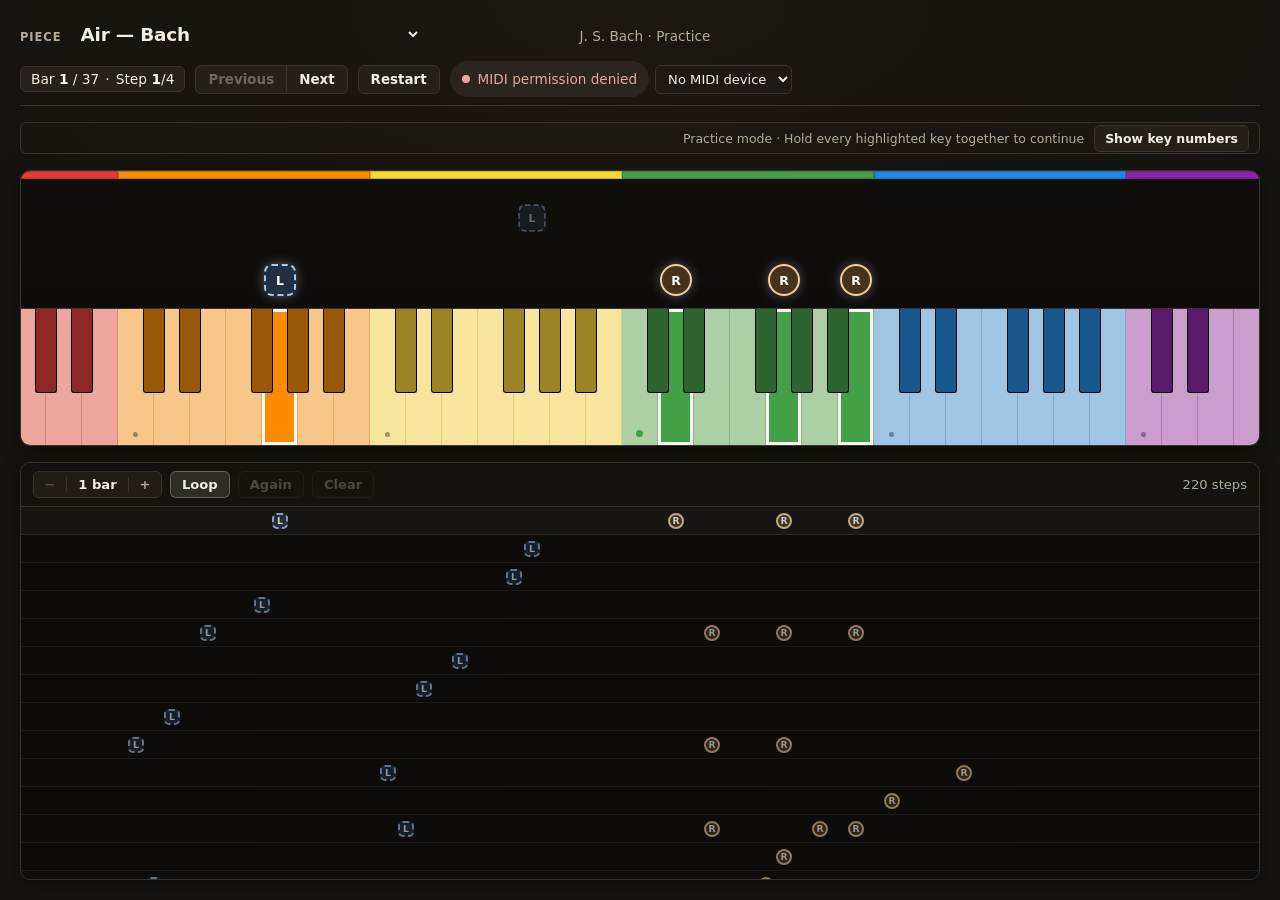
==== commit 0e5514ac: "window of ntoes" ====
--- a/index.html
+++ b/index.html
@@ -70,6 +70,23 @@
         </div>
       </div>
     </main>
+
+    <section class="phrase-panel" id="phrase-panel" aria-label="Upcoming phrase">
+      <div class="phrase-toolbar">
+        <div class="phrase-bar-stepper" role="group" aria-label="Bars to loop">
+          <button type="button" class="phrase-btn" id="btn-loop-minus" aria-label="Fewer bars">−</button>
+          <span class="phrase-bar-count" id="loop-bar-count">1 bar</span>
+          <button type="button" class="phrase-btn" id="btn-loop-plus" aria-label="More bars">+</button>
+        </div>
+        <button type="button" class="phrase-btn phrase-btn-primary" id="btn-loop-these">Loop</button>
+        <button type="button" class="phrase-btn" id="btn-loop-again" disabled>Again</button>
+        <button type="button" class="phrase-btn" id="btn-loop-clear" disabled>Clear</button>
+        <span class="phrase-status" id="phrase-status" aria-live="polite">Upcoming</span>
+      </div>
+      <div class="phrase-scroll" id="phrase-scroll">
+        <div class="phrase-inner" id="phrase-inner"></div>
+      </div>
+    </section>
   </div>
 
   <script src="region-helpers.js"></script>
--- a/styles.css
+++ b/styles.css
@@ -34,6 +34,8 @@
 html,
 body {
   margin: 0;
+  height: 100%;
+  overflow: hidden;
   background: var(--bg);
 }
 
@@ -79,10 +81,9 @@
 body.visual-page {
   display: flex;
   flex-direction: column;
-  min-height: 100dvh;
-  max-height: none;
-  overflow-y: auto;
-  overflow-x: hidden;
+  height: 100dvh;
+  max-height: 100dvh;
+  overflow: hidden;
   background:
     radial-gradient(ellipse 90% 60% at 50% 0%, #1c1813 0%, transparent 60%),
     var(--bg);
@@ -99,6 +100,8 @@
   display: flex;
   flex-direction: column;
   gap: 16px;
+  flex: 1;
+  min-height: 0;
 }
 
 /* Header & Minimal Controls */
@@ -485,6 +488,7 @@
   position: relative;
   display: flex;
   flex-direction: column;
+  flex-shrink: 0;
   background: #0d0c0a;
   border: 1px solid var(--line);
   border-radius: 10px;
@@ -743,10 +747,240 @@
   font-weight: 600;
 }
 
+/* Upcoming phrase strip (below the keyboard; does not restyle piano chrome) */
+.phrase-panel {
+  display: flex;
+  flex-direction: column;
+  flex: 1 1 auto;
+  min-height: 0;
+  background: #0d0c0a;
+  border: 1px solid var(--line);
+  border-radius: 10px;
+  overflow: hidden;
+  box-shadow: 0 6px 20px rgba(0, 0, 0, 0.4);
+}
+
+.phrase-toolbar {
+  display: flex;
+  align-items: center;
+  gap: 8px;
+  flex-wrap: wrap;
+  flex-shrink: 0;
+  padding: 8px 12px;
+  border-bottom: 1px solid var(--line);
+  background: rgba(22, 20, 16, 0.9);
+}
+
+.phrase-btn {
+  background: transparent;
+  color: var(--muted);
+  border: 1px solid var(--line);
+  border-radius: 6px;
+  padding: 5px 11px;
+  font-size: 0.82rem;
+  font-weight: 600;
+  cursor: pointer;
+}
+
+.phrase-btn:hover:not(:disabled) {
+  background: rgba(255, 255, 255, 0.08);
+  color: var(--ink);
+}
+
+.phrase-btn:disabled {
+  opacity: 0.35;
+  cursor: default;
+}
+
+.phrase-btn-primary {
+  background: rgba(243, 238, 228, 0.12);
+  color: var(--ink);
+  border-color: rgba(243, 238, 228, 0.28);
+}
+
+.phrase-btn-primary:hover:not(:disabled) {
+  background: rgba(243, 238, 228, 0.2);
+}
+
+.phrase-bar-stepper {
+  display: inline-flex;
+  align-items: center;
+  border: 1px solid var(--line);
+  border-radius: 6px;
+  overflow: hidden;
+  background: rgba(42, 37, 30, 0.55);
+}
+
+.phrase-bar-stepper .phrase-btn {
+  border: 0;
+  border-radius: 0;
+  min-width: 32px;
+  padding: 5px 8px;
+}
+
+.phrase-bar-stepper .phrase-btn + .phrase-btn {
+  border-left: 0;
+}
+
+.phrase-bar-count {
+  min-width: 4.8em;
+  padding: 0 8px;
+  text-align: center;
+  color: var(--ink);
+  font-size: 0.82rem;
+  font-weight: 600;
+  font-variant-numeric: tabular-nums;
+  border-left: 1px solid var(--line);
+  border-right: 1px solid var(--line);
+}
+
+.phrase-status {
+  margin-left: auto;
+  color: var(--muted);
+  font-size: 0.82rem;
+  font-variant-numeric: tabular-nums;
+}
+
+.phrase-scroll {
+  position: relative;
+  width: 100%;
+  flex: 1 1 auto;
+  min-height: 0;
+  overflow-x: auto;
+  overflow-y: auto;
+  -webkit-overflow-scrolling: touch;
+  scrollbar-width: thin;
+}
+
+.phrase-scroll::-webkit-scrollbar {
+  width: 8px;
+  height: 0;
+}
+
+.phrase-scroll::-webkit-scrollbar-thumb {
+  background: rgba(243, 238, 228, 0.18);
+  border-radius: 999px;
+}
+
+.phrase-inner {
+  position: relative;
+  display: flex;
+  flex-direction: column;
+  margin: 0 auto;
+  min-height: 28px;
+}
+
+.phrase-empty {
+  padding: 14px 12px;
+  color: var(--muted);
+  font-size: 0.82rem;
+}
+
+.phrase-row {
+  position: relative;
+  height: 28px;
+  flex-shrink: 0;
+  border-bottom: 1px solid rgba(58, 52, 44, 0.55);
+}
+
+.phrase-row:last-child {
+  border-bottom: 0;
+}
+
+.phrase-row.is-past {
+  opacity: 0.38;
+}
+
+.phrase-row.is-now {
+  background: rgba(255, 255, 255, 0.045);
+}
+
+.phrase-row.is-now::before {
+  content: "";
+  position: absolute;
+  left: 0;
+  top: 4px;
+  bottom: 4px;
+  width: 3px;
+  border-radius: 2px;
+  background: var(--focus);
+  opacity: 0.85;
+}
+
+.phrase-row.is-future {
+  opacity: 0.72;
+}
+
+.phrase-row.is-outside {
+  opacity: 0.2;
+}
+
+.phrase-hold {
+  position: absolute;
+  top: 0;
+  bottom: 0;
+  width: 6px;
+  transform: translateX(-50%);
+  border-radius: 999px;
+  pointer-events: none;
+}
+
+.phrase-hold.is-lh {
+  background: var(--hand-lh-border);
+  opacity: 0.38;
+}
+
+.phrase-hold.is-rh {
+  background: var(--hand-rh-border);
+  opacity: 0.38;
+}
+
+.phrase-mark {
+  position: absolute;
+  top: 50%;
+  display: flex;
+  align-items: center;
+  justify-content: center;
+  transform: translate(-50%, -50%);
+  color: #fff;
+  font-size: 0.58rem;
+  font-weight: 800;
+  pointer-events: none;
+}
+
+.phrase-mark.is-lh {
+  width: 16px;
+  height: 16px;
+  border-radius: 5px;
+  background: var(--hand-lh-bg);
+  border: 2px dashed var(--hand-lh-border);
+}
+
+.phrase-mark.is-rh {
+  width: 16px;
+  height: 16px;
+  border-radius: 50%;
+  background: var(--hand-rh-bg);
+  border: 2px solid var(--hand-rh-border);
+}
+
+.phrase-mark.is-head {
+  opacity: 0.78;
+}
+
+.phrase-mark.is-hold {
+  width: 10px;
+  height: 10px;
+  opacity: 0.32;
+  font-size: 0;
+}
+
 @media (prefers-reduced-motion: reduce) {
   .minimap-cell,
   .note-target,
-  .lpk {
+  .lpk,
+  .phrase-mark,
+  .phrase-hold {
     transition: none !important;
   }
   .minimap-cell.is-target {
@@ -781,4 +1015,7 @@
   .minimap-cell {
     min-height: 42px;
   }
-}
+  .phrase-row {
+    height: 26px;
+  }
+}
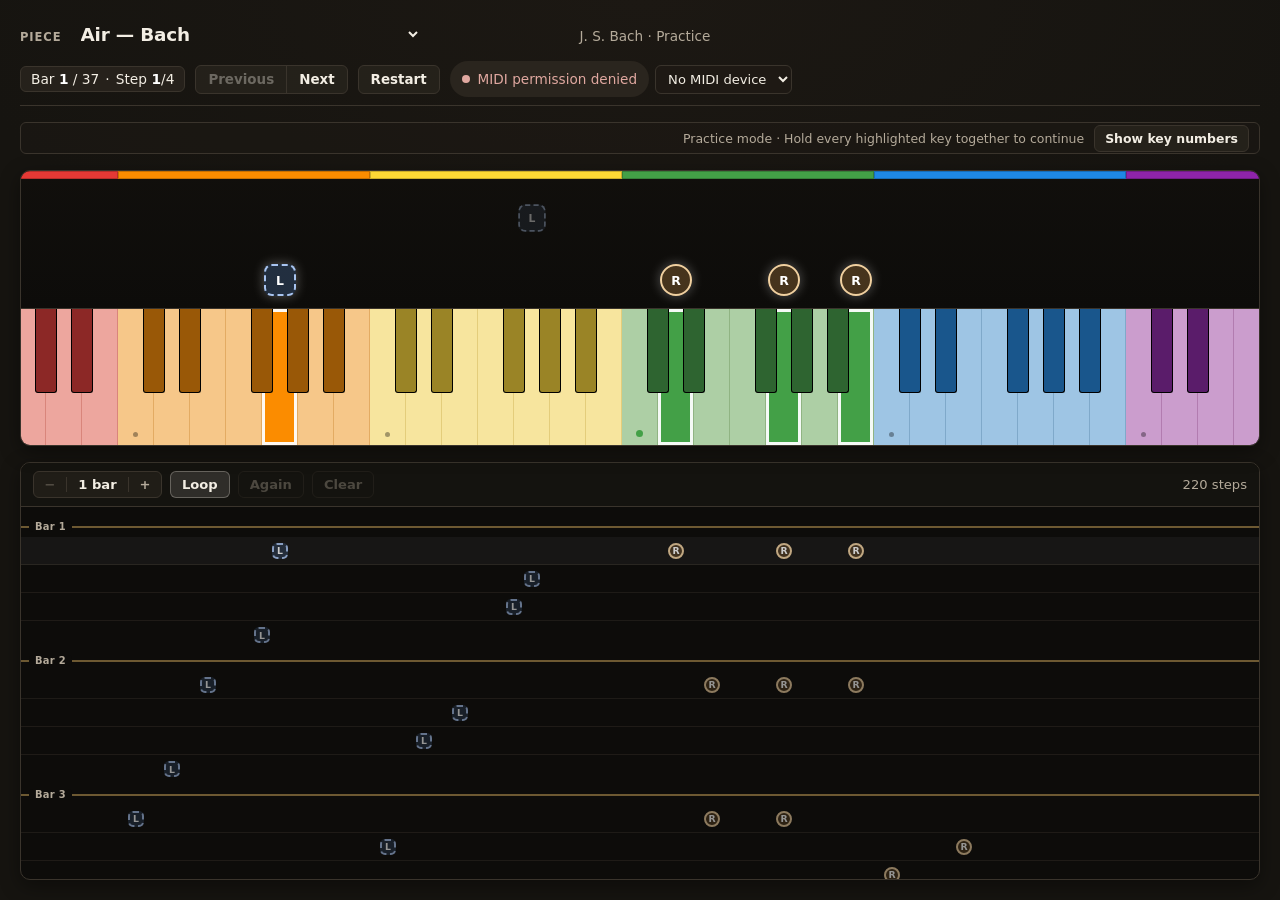
==== commit 248e269a: "adding this" ====
--- a/index.html
+++ b/index.html
@@ -84,7 +84,7 @@
         <span class="phrase-status" id="phrase-status" aria-live="polite">Upcoming</span>
       </div>
       <div class="phrase-scroll" id="phrase-scroll">
-        <div class="phrase-inner" id="phrase-inner"></div>
+        <div class="phrase-inner" id="phrase-inner" role="listbox" aria-label="Bars and steps" aria-multiselectable="false"></div>
       </div>
     </section>
   </div>
--- a/styles.css
+++ b/styles.css
@@ -868,6 +868,8 @@
   flex-direction: column;
   margin: 0 auto;
   min-height: 28px;
+  padding-top: 8px;
+  padding-bottom: 24px;
 }
 
 .phrase-empty {
@@ -881,10 +883,51 @@
   height: 28px;
   flex-shrink: 0;
   border-bottom: 1px solid rgba(58, 52, 44, 0.55);
-}
-
-.phrase-row:last-child {
+  cursor: pointer;
+}
+
+.phrase-row:hover {
+  background: rgba(255, 255, 255, 0.05);
+}
+
+.phrase-row:last-child,
+.phrase-row.is-bar-end {
   border-bottom: 0;
+}
+
+.phrase-bar-break {
+  position: relative;
+  flex-shrink: 0;
+  height: 22px;
+  display: flex;
+  align-items: center;
+  cursor: pointer;
+}
+
+.phrase-bar-break::before {
+  content: "";
+  position: absolute;
+  left: 0;
+  right: 0;
+  top: 50%;
+  height: 2px;
+  background: rgba(240, 195, 106, 0.42);
+}
+
+.phrase-bar-break-label {
+  position: sticky;
+  left: 8px;
+  z-index: 1;
+  width: max-content;
+  padding: 0 6px;
+  border-radius: 4px;
+  background: #0d0c0a;
+  color: var(--muted);
+  font-size: 0.62rem;
+  font-weight: 700;
+  letter-spacing: 0.03em;
+  font-variant-numeric: tabular-nums;
+  pointer-events: none;
 }
 
 .phrase-row.is-past {
@@ -913,6 +956,37 @@
 
 .phrase-row.is-outside {
   opacity: 0.2;
+}
+
+.phrase-row.is-in-selected-bar {
+  background: rgba(240, 195, 106, 0.1);
+  opacity: 1;
+}
+
+.phrase-row.is-selected {
+  background: rgba(240, 195, 106, 0.22);
+  box-shadow: inset 0 0 0 1px rgba(240, 195, 106, 0.7);
+  opacity: 1;
+}
+
+.phrase-row.is-selected:hover,
+.phrase-row.is-in-selected-bar:hover {
+  background: rgba(240, 195, 106, 0.28);
+}
+
+.phrase-row:focus-visible,
+.phrase-bar-break:focus-visible {
+  outline: 2px solid var(--focus);
+  outline-offset: -2px;
+}
+
+.phrase-bar-break.is-selected .phrase-bar-break-label {
+  color: var(--focus);
+  box-shadow: inset 0 0 0 1px rgba(240, 195, 106, 0.7);
+}
+
+.phrase-bar-break:hover .phrase-bar-break-label {
+  color: var(--ink);
 }
 
 .phrase-hold {
